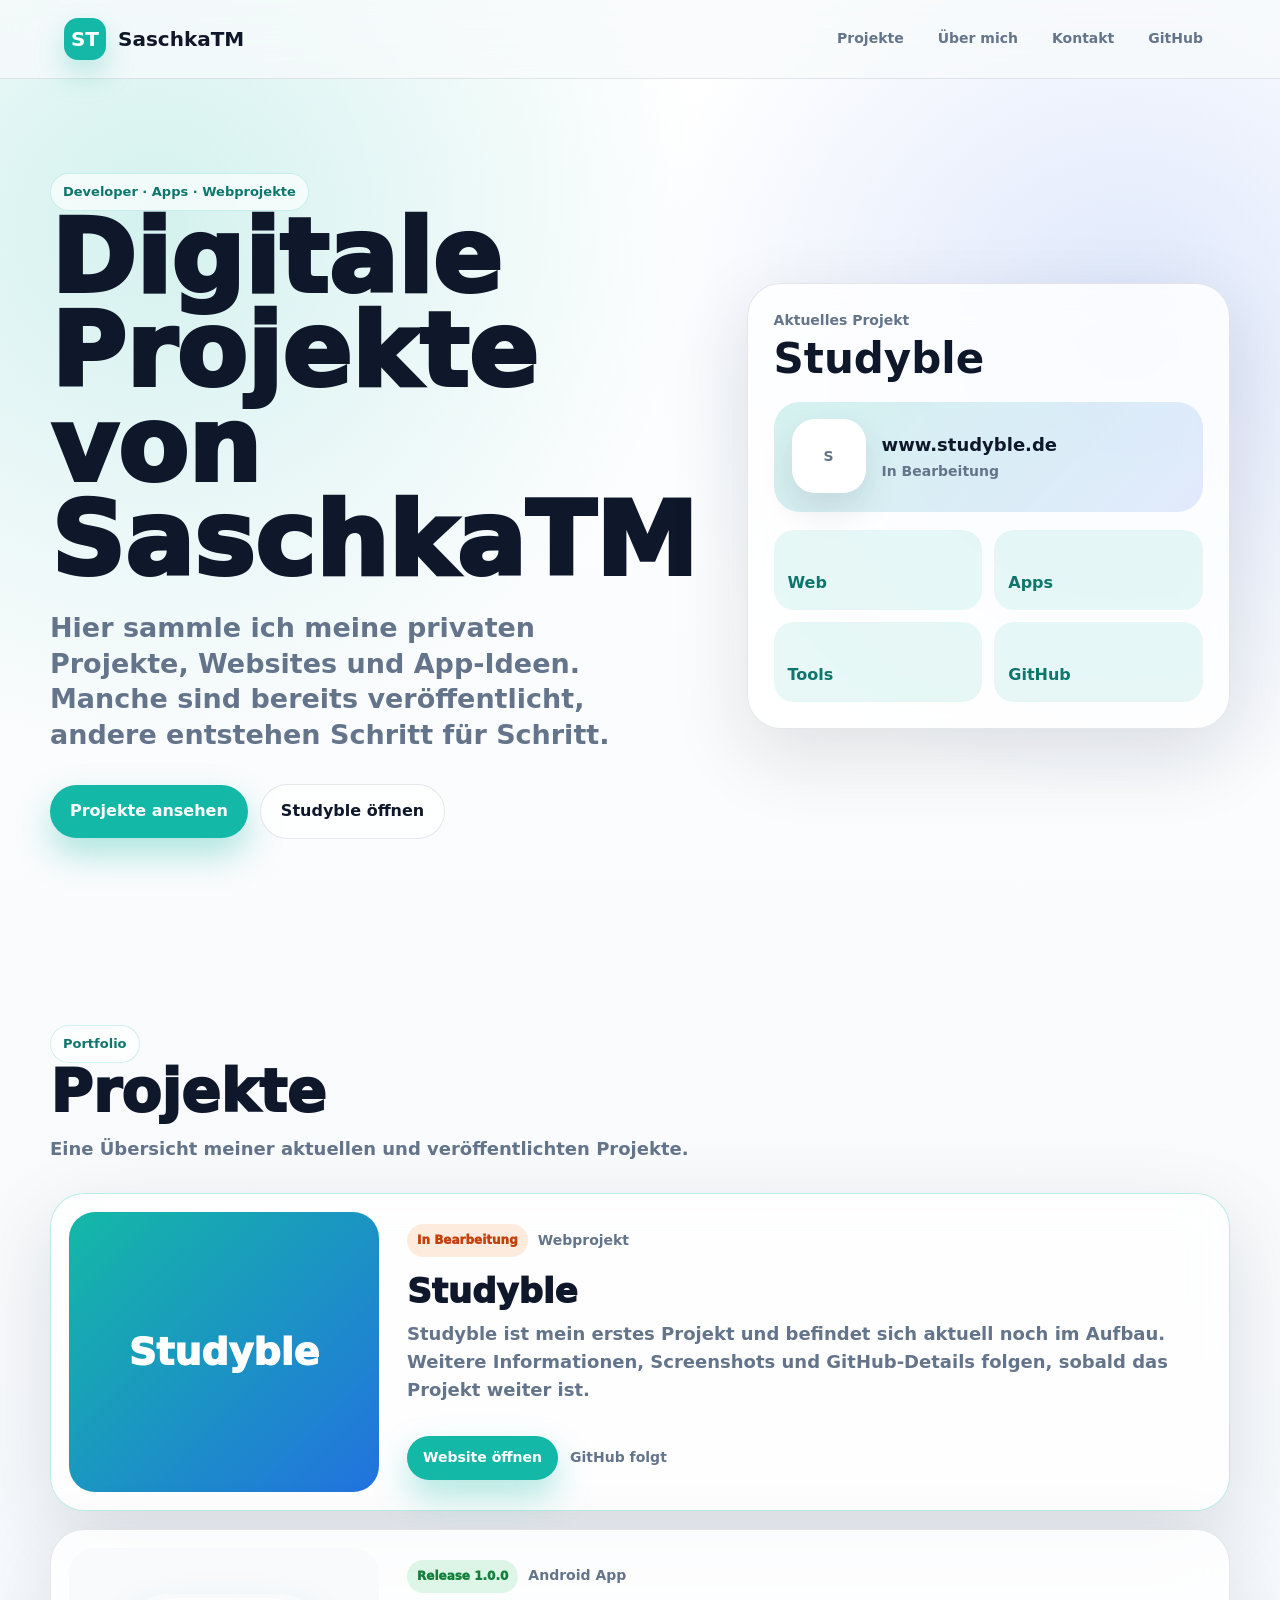
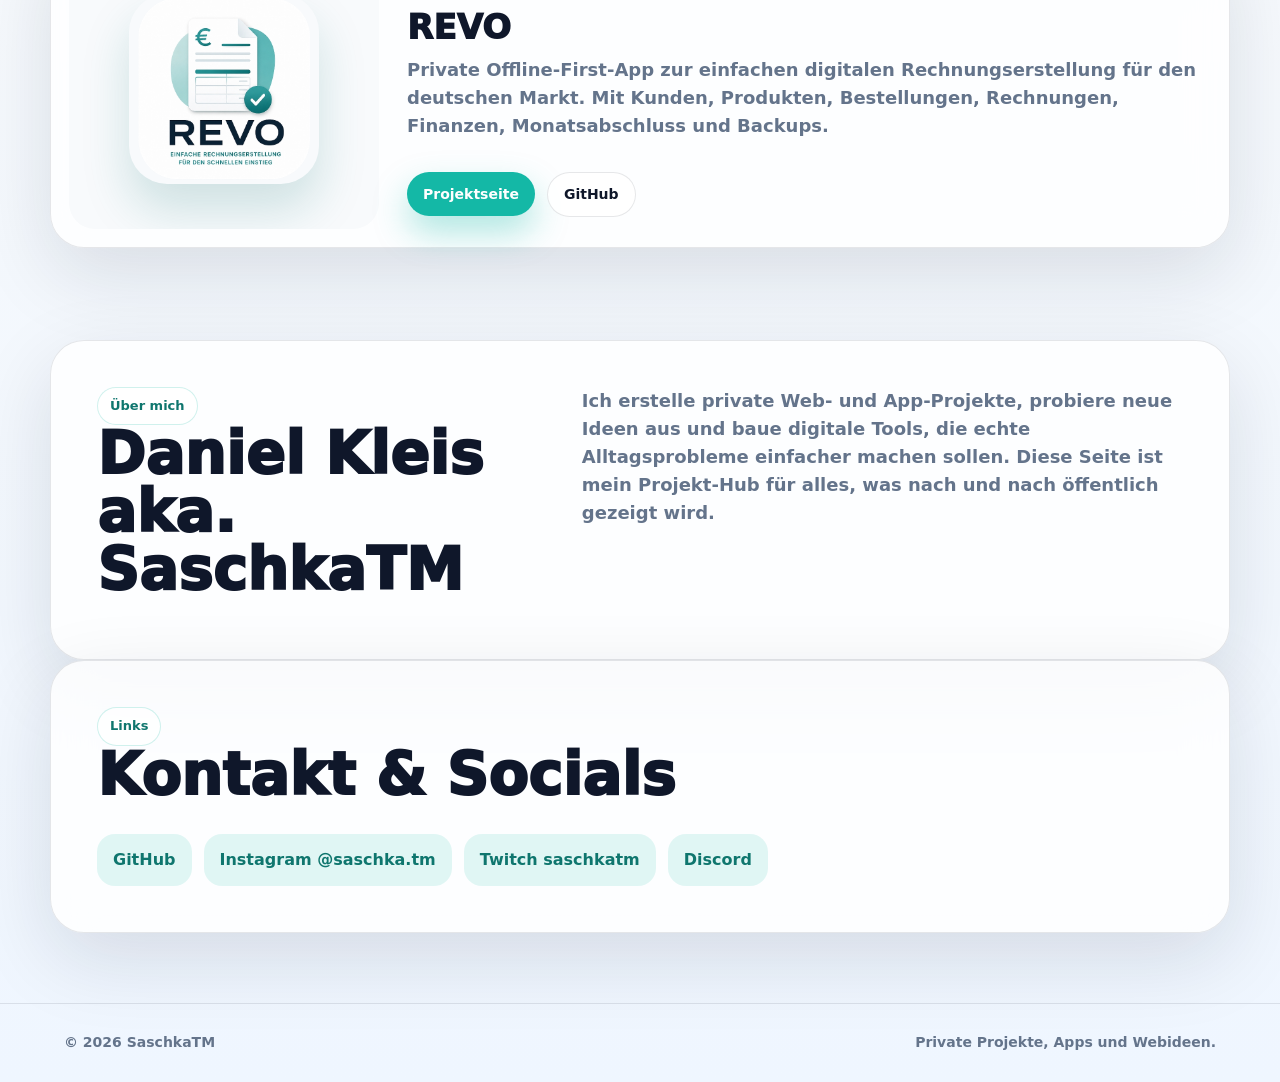
==== index.html @ 3eb4931d "Create SaschkaTM project portfolio page" ====
<!doctype html>
<html lang="de">
  <head>
    <meta charset="utf-8" />
    <meta name="viewport" content="width=device-width, initial-scale=1" />
    <meta
      name="description"
      content="Projektseite von Daniel Kleis aka. SaschkaTM mit Webprojekten, Apps und privaten Hobby-Projekten."
    />
    <meta name="theme-color" content="#14B8A6" />
    <title>SaschkaTM | Projekte</title>
    <link rel="stylesheet" href="styles.css" />
  </head>
  <body>
    <header class="site-header">
      <a class="brand" href="#top" aria-label="SaschkaTM Startseite">
        <span class="brand-mark">ST</span>
        <span>SaschkaTM</span>
      </a>
      <nav class="top-nav" aria-label="Navigation">
        <a href="#projects">Projekte</a>
        <a href="#about">Über mich</a>
        <a href="#contact">Kontakt</a>
        <a href="https://github.com/saschkatm-a11y" rel="noreferrer">GitHub</a>
      </nav>
    </header>

    <main id="top">
      <section class="hero">
        <div class="hero-copy">
          <span class="eyebrow">Developer · Apps · Webprojekte</span>
          <h1>Digitale Projekte von SaschkaTM</h1>
          <p class="lead">
            Hier sammle ich meine privaten Projekte, Websites und App-Ideen. Manche sind bereits veröffentlicht,
            andere entstehen Schritt für Schritt.
          </p>
          <div class="hero-actions">
            <a class="primary-action" href="#projects">Projekte ansehen</a>
            <a class="secondary-action" href="https://www.studyble.de" rel="noreferrer">Studyble öffnen</a>
          </div>
        </div>

        <div class="hero-panel" aria-label="Projektübersicht">
          <div class="panel-top">
            <span>Aktuelles Projekt</span>
            <strong>Studyble</strong>
          </div>
          <div class="studyble-preview">
            <span class="studyble-logo">S</span>
            <div>
              <strong>www.studyble.de</strong>
              <span>In Bearbeitung</span>
            </div>
          </div>
          <div class="mini-grid">
            <span>Web</span>
            <span>Apps</span>
            <span>Tools</span>
            <span>GitHub</span>
          </div>
        </div>
      </section>

      <section id="projects" class="section">
        <div class="section-heading">
          <span class="eyebrow">Portfolio</span>
          <h2>Projekte</h2>
          <p>Eine Übersicht meiner aktuellen und veröffentlichten Projekte.</p>
        </div>

        <div class="project-list">
          <article class="project-card featured">
            <div class="project-visual studyble-visual">
              <span>Studyble</span>
            </div>
            <div class="project-content">
              <div class="project-meta">
                <span class="status progress">In Bearbeitung</span>
                <span>Webprojekt</span>
              </div>
              <h3>Studyble</h3>
              <p>
                Studyble ist mein erstes Projekt und befindet sich aktuell noch im Aufbau. Weitere Informationen,
                Screenshots und GitHub-Details folgen, sobald das Projekt weiter ist.
              </p>
              <div class="project-actions">
                <a class="primary-action small" href="https://www.studyble.de" rel="noreferrer">Website öffnen</a>
                <span class="quiet-link">GitHub folgt</span>
              </div>
            </div>
          </article>

          <article class="project-card">
            <div class="project-visual revo-visual">
              <img src="assets/revo-app-icon.png" alt="REVO App Icon" />
            </div>
            <div class="project-content">
              <div class="project-meta">
                <span class="status released">Release 1.0.0</span>
                <span>Android App</span>
              </div>
              <h3>REVO</h3>
              <p>
                Private Offline-First-App zur einfachen digitalen Rechnungserstellung für den deutschen Markt.
                Mit Kunden, Produkten, Bestellungen, Rechnungen, Finanzen, Monatsabschluss und Backups.
              </p>
              <div class="project-actions">
                <a class="primary-action small" href="https://revo.saschaskaskaden.de" rel="noreferrer">Projektseite</a>
                <a class="secondary-action small" href="https://github.com/saschkatm-a11y/REVO" rel="noreferrer">GitHub</a>
              </div>
            </div>
          </article>
        </div>
      </section>

      <section id="about" class="section about-section">
        <div>
          <span class="eyebrow">Über mich</span>
          <h2>Daniel Kleis aka. SaschkaTM</h2>
        </div>
        <p>
          Ich erstelle private Web- und App-Projekte, probiere neue Ideen aus und baue digitale Tools, die echte
          Alltagsprobleme einfacher machen sollen. Diese Seite ist mein Projekt-Hub für alles, was nach und nach
          öffentlich gezeigt wird.
        </p>
      </section>

      <section id="contact" class="section contact-section">
        <div class="section-heading">
          <span class="eyebrow">Links</span>
          <h2>Kontakt & Socials</h2>
        </div>
        <div class="contact-grid">
          <a href="https://github.com/saschkatm-a11y" rel="noreferrer">GitHub</a>
          <a href="https://www.instagram.com/saschka.tm" rel="noreferrer">Instagram @saschka.tm</a>
          <a href="https://www.twitch.tv/saschkatm" rel="noreferrer">Twitch saschkatm</a>
          <a href="https://discord.gg/WaBvY9ezHM" rel="noreferrer">Discord</a>
        </div>
      </section>
    </main>

    <footer class="site-footer">
      <span>© 2026 SaschkaTM</span>
      <span>Private Projekte, Apps und Webideen.</span>
    </footer>
  </body>
</html>
---- styles.css ----
:root {
  color-scheme: light;
  --background: #f8fafc;
  --surface: rgba(255, 255, 255, 0.82);
  --text: #0f172a;
  --muted: #64748b;
  --line: rgba(15, 23, 42, 0.1);
  --accent: #14b8a6;
  --accent-dark: #0f766e;
  --accent-soft: rgba(20, 184, 166, 0.12);
  --blue: #2563eb;
  --orange: #f97316;
  --green: #22c55e;
  --shadow: 0 26px 80px rgba(15, 23, 42, 0.12);
  --radius-lg: 34px;
  --radius-md: 24px;
}

* {
  box-sizing: border-box;
}

html {
  scroll-behavior: smooth;
}

body {
  margin: 0;
  background:
    radial-gradient(circle at 12% 8%, rgba(20, 184, 166, 0.18), transparent 34rem),
    radial-gradient(circle at 88% 12%, rgba(37, 99, 235, 0.14), transparent 30rem),
    linear-gradient(180deg, #ffffff 0%, var(--background) 46%, #eff6ff 100%);
  color: var(--text);
  font-family:
    Inter,
    ui-sans-serif,
    system-ui,
    -apple-system,
    BlinkMacSystemFont,
    "Segoe UI",
    sans-serif;
  line-height: 1.55;
}

a {
  color: inherit;
  text-decoration: none;
}

.site-header {
  position: sticky;
  top: 0;
  z-index: 20;
  display: flex;
  align-items: center;
  justify-content: space-between;
  gap: 22px;
  padding: 18px clamp(20px, 5vw, 64px);
  border-bottom: 1px solid var(--line);
  background: rgba(248, 250, 252, 0.76);
  backdrop-filter: blur(24px);
}

.brand,
.top-nav,
.hero-actions,
.project-actions,
.project-meta,
.contact-grid {
  display: flex;
  align-items: center;
}

.brand {
  gap: 12px;
  font-size: 20px;
  font-weight: 900;
}

.brand-mark {
  width: 42px;
  height: 42px;
  display: grid;
  place-items: center;
  border-radius: 14px;
  background: var(--accent);
  color: #ffffff;
  box-shadow: 0 14px 30px rgba(20, 184, 166, 0.28);
}

.top-nav {
  gap: 8px;
  color: var(--muted);
  font-size: 14px;
  font-weight: 800;
}

.top-nav a {
  padding: 10px 13px;
  border-radius: 999px;
}

.top-nav a:hover {
  background: rgba(255, 255, 255, 0.72);
  color: var(--text);
}

main {
  width: min(1180px, calc(100% - 40px));
  margin: 0 auto;
}

.hero {
  min-height: calc(100vh - 82px);
  display: grid;
  grid-template-columns: minmax(0, 1fr) minmax(320px, 0.78fr);
  gap: clamp(34px, 6vw, 84px);
  align-items: center;
  padding: clamp(54px, 8vw, 94px) 0;
}

.hero-copy {
  max-width: 760px;
}

.eyebrow {
  width: fit-content;
  display: inline-flex;
  padding: 8px 12px;
  border: 1px solid rgba(20, 184, 166, 0.2);
  border-radius: 999px;
  background: rgba(255, 255, 255, 0.66);
  color: var(--accent-dark);
  font-size: 13px;
  font-weight: 900;
}

h1,
h2,
h3,
p {
  margin-top: 0;
}

h1 {
  max-width: 820px;
  margin-bottom: 22px;
  font-size: clamp(54px, 8vw, 116px);
  line-height: 0.92;
  font-weight: 950;
  letter-spacing: 0;
}

h2 {
  margin-bottom: 14px;
  font-size: clamp(34px, 5vw, 58px);
  line-height: 1;
  font-weight: 930;
  letter-spacing: 0;
}

h3 {
  margin-bottom: 10px;
  font-size: clamp(25px, 3vw, 34px);
  line-height: 1.1;
  font-weight: 920;
}

.lead {
  max-width: 650px;
  color: var(--muted);
  font-size: clamp(20px, 2.3vw, 27px);
  line-height: 1.32;
  font-weight: 650;
}

.hero-actions,
.project-actions {
  flex-wrap: wrap;
  gap: 12px;
  margin-top: 32px;
}

.primary-action,
.secondary-action {
  min-height: 50px;
  display: inline-flex;
  align-items: center;
  justify-content: center;
  padding: 14px 20px;
  border-radius: 999px;
  font-weight: 900;
}

.primary-action {
  background: var(--accent);
  color: #ffffff;
  box-shadow: 0 16px 34px rgba(20, 184, 166, 0.34);
}

.secondary-action {
  border: 1px solid var(--line);
  background: rgba(255, 255, 255, 0.76);
  color: var(--text);
}

.small {
  min-height: 44px;
  padding: 11px 16px;
  font-size: 14px;
}

.hero-panel,
.project-card,
.about-section,
.contact-section {
  border: 1px solid var(--line);
  background: var(--surface);
  box-shadow: var(--shadow);
  backdrop-filter: blur(22px);
}

.hero-panel {
  padding: 26px;
  border-radius: var(--radius-lg);
}

.panel-top {
  display: grid;
  gap: 6px;
  margin-bottom: 22px;
}

.panel-top span,
.studyble-preview span,
.project-meta,
.quiet-link {
  color: var(--muted);
  font-size: 14px;
  font-weight: 800;
}

.panel-top strong {
  font-size: 42px;
  line-height: 1;
}

.studyble-preview {
  display: flex;
  gap: 16px;
  align-items: center;
  padding: 18px;
  border-radius: 26px;
  background: linear-gradient(135deg, rgba(20, 184, 166, 0.18), rgba(37, 99, 235, 0.12));
}

.studyble-logo {
  width: 74px;
  height: 74px;
  display: grid;
  place-items: center;
  border-radius: 23px;
  background: #ffffff;
  color: var(--accent-dark);
  font-size: 36px;
  font-weight: 950;
  box-shadow: 0 16px 34px rgba(15, 23, 42, 0.11);
}

.studyble-preview div {
  display: grid;
  gap: 2px;
}

.studyble-preview strong {
  font-size: 18px;
}

.mini-grid {
  display: grid;
  grid-template-columns: repeat(2, 1fr);
  gap: 12px;
  margin-top: 18px;
}

.mini-grid span {
  min-height: 80px;
  display: flex;
  align-items: flex-end;
  padding: 14px;
  border-radius: 20px;
  background: rgba(20, 184, 166, 0.1);
  color: var(--accent-dark);
  font-weight: 900;
}

.section {
  padding: clamp(54px, 8vw, 92px) 0;
}

.section-heading {
  max-width: 760px;
  margin-bottom: 30px;
}

.section-heading p,
.project-content p,
.about-section p {
  color: var(--muted);
  font-size: 18px;
  font-weight: 560;
}

.project-list {
  display: grid;
  gap: 18px;
}

.project-card {
  display: grid;
  grid-template-columns: 310px minmax(0, 1fr);
  gap: 28px;
  align-items: stretch;
  padding: 18px;
  border-radius: var(--radius-lg);
}

.project-card.featured {
  border-color: rgba(20, 184, 166, 0.28);
}

.project-visual {
  min-height: 260px;
  display: grid;
  place-items: center;
  border-radius: 26px;
  overflow: hidden;
}

.studyble-visual {
  background:
    linear-gradient(135deg, rgba(20, 184, 166, 0.88), rgba(37, 99, 235, 0.82)),
    #14b8a6;
  color: #ffffff;
}

.studyble-visual span {
  font-size: 38px;
  font-weight: 950;
}

.revo-visual {
  background: #f8fafc;
}

.revo-visual img {
  width: min(70%, 190px);
  border-radius: 38px;
  box-shadow: 0 26px 48px rgba(15, 118, 110, 0.18);
}

.project-content {
  padding: 12px 12px 12px 0;
  align-self: center;
}

.project-meta {
  flex-wrap: wrap;
  gap: 10px;
  margin-bottom: 16px;
}

.status {
  display: inline-flex;
  padding: 7px 10px;
  border-radius: 999px;
  font-size: 12px;
  font-weight: 950;
}

.status.progress {
  background: rgba(249, 115, 22, 0.14);
  color: #c2410c;
}

.status.released {
  background: rgba(34, 197, 94, 0.14);
  color: #15803d;
}

.quiet-link {
  display: inline-flex;
  align-items: center;
  min-height: 44px;
}

.about-section {
  display: grid;
  grid-template-columns: minmax(0, 0.75fr) minmax(0, 1fr);
  gap: 34px;
  align-items: start;
  padding: clamp(28px, 5vw, 46px);
  border-radius: var(--radius-lg);
}

.about-section p {
  margin-bottom: 0;
}

.contact-section {
  padding: clamp(28px, 5vw, 46px);
  border-radius: var(--radius-lg);
  margin-bottom: 70px;
}

.contact-grid {
  flex-wrap: wrap;
  gap: 12px;
}

.contact-grid a {
  padding: 14px 16px;
  border-radius: 18px;
  background: var(--accent-soft);
  color: var(--accent-dark);
  font-weight: 900;
}

.site-footer {
  display: flex;
  justify-content: space-between;
  gap: 16px;
  padding: 28px clamp(20px, 5vw, 64px);
  border-top: 1px solid var(--line);
  color: var(--muted);
  font-size: 14px;
  font-weight: 750;
}

@media (prefers-color-scheme: dark) {
  :root {
    color-scheme: dark;
    --background: #0f172a;
    --surface: rgba(30, 41, 59, 0.78);
    --text: #f8fafc;
    --muted: #cbd5e1;
    --line: rgba(226, 232, 240, 0.1);
    --accent-dark: #5eead4;
    --shadow: 0 26px 80px rgba(0, 0, 0, 0.34);
  }

  body {
    background:
      radial-gradient(circle at 16% 8%, rgba(20, 184, 166, 0.2), transparent 34rem),
      radial-gradient(circle at 88% 12%, rgba(37, 99, 235, 0.17), transparent 30rem),
      linear-gradient(180deg, #0f172a 0%, #111827 52%, #0b1120 100%);
  }

  .site-header {
    background: rgba(15, 23, 42, 0.76);
  }

  .top-nav a:hover,
  .eyebrow,
  .secondary-action,
  .studyble-logo {
    background: rgba(30, 41, 59, 0.78);
  }

  .revo-visual {
    background: rgba(15, 23, 42, 0.72);
  }
}

@media (max-width: 900px) {
  .site-header {
    align-items: flex-start;
    flex-direction: column;
  }

  .top-nav {
    width: 100%;
    overflow-x: auto;
    padding-bottom: 2px;
  }

  .hero,
  .project-card,
  .about-section {
    grid-template-columns: 1fr;
  }

  .hero {
    min-height: auto;
    padding-top: 44px;
  }

  .project-content {
    padding: 4px;
  }
}

@media (max-width: 620px) {
  main {
    width: min(100% - 28px, 1180px);
  }

  .site-header {
    padding: 14px;
  }

  .hero-actions,
  .project-actions {
    flex-direction: column;
    align-items: stretch;
  }

  .primary-action,
  .secondary-action {
    width: 100%;
  }

  .hero-panel,
  .project-card,
  .about-section,
  .contact-section {
    border-radius: 26px;
  }

  .mini-grid {
    grid-template-columns: 1fr;
  }

  .project-visual {
    min-height: 210px;
  }

  .site-footer {
    flex-direction: column;
    padding: 24px 14px;
  }
}
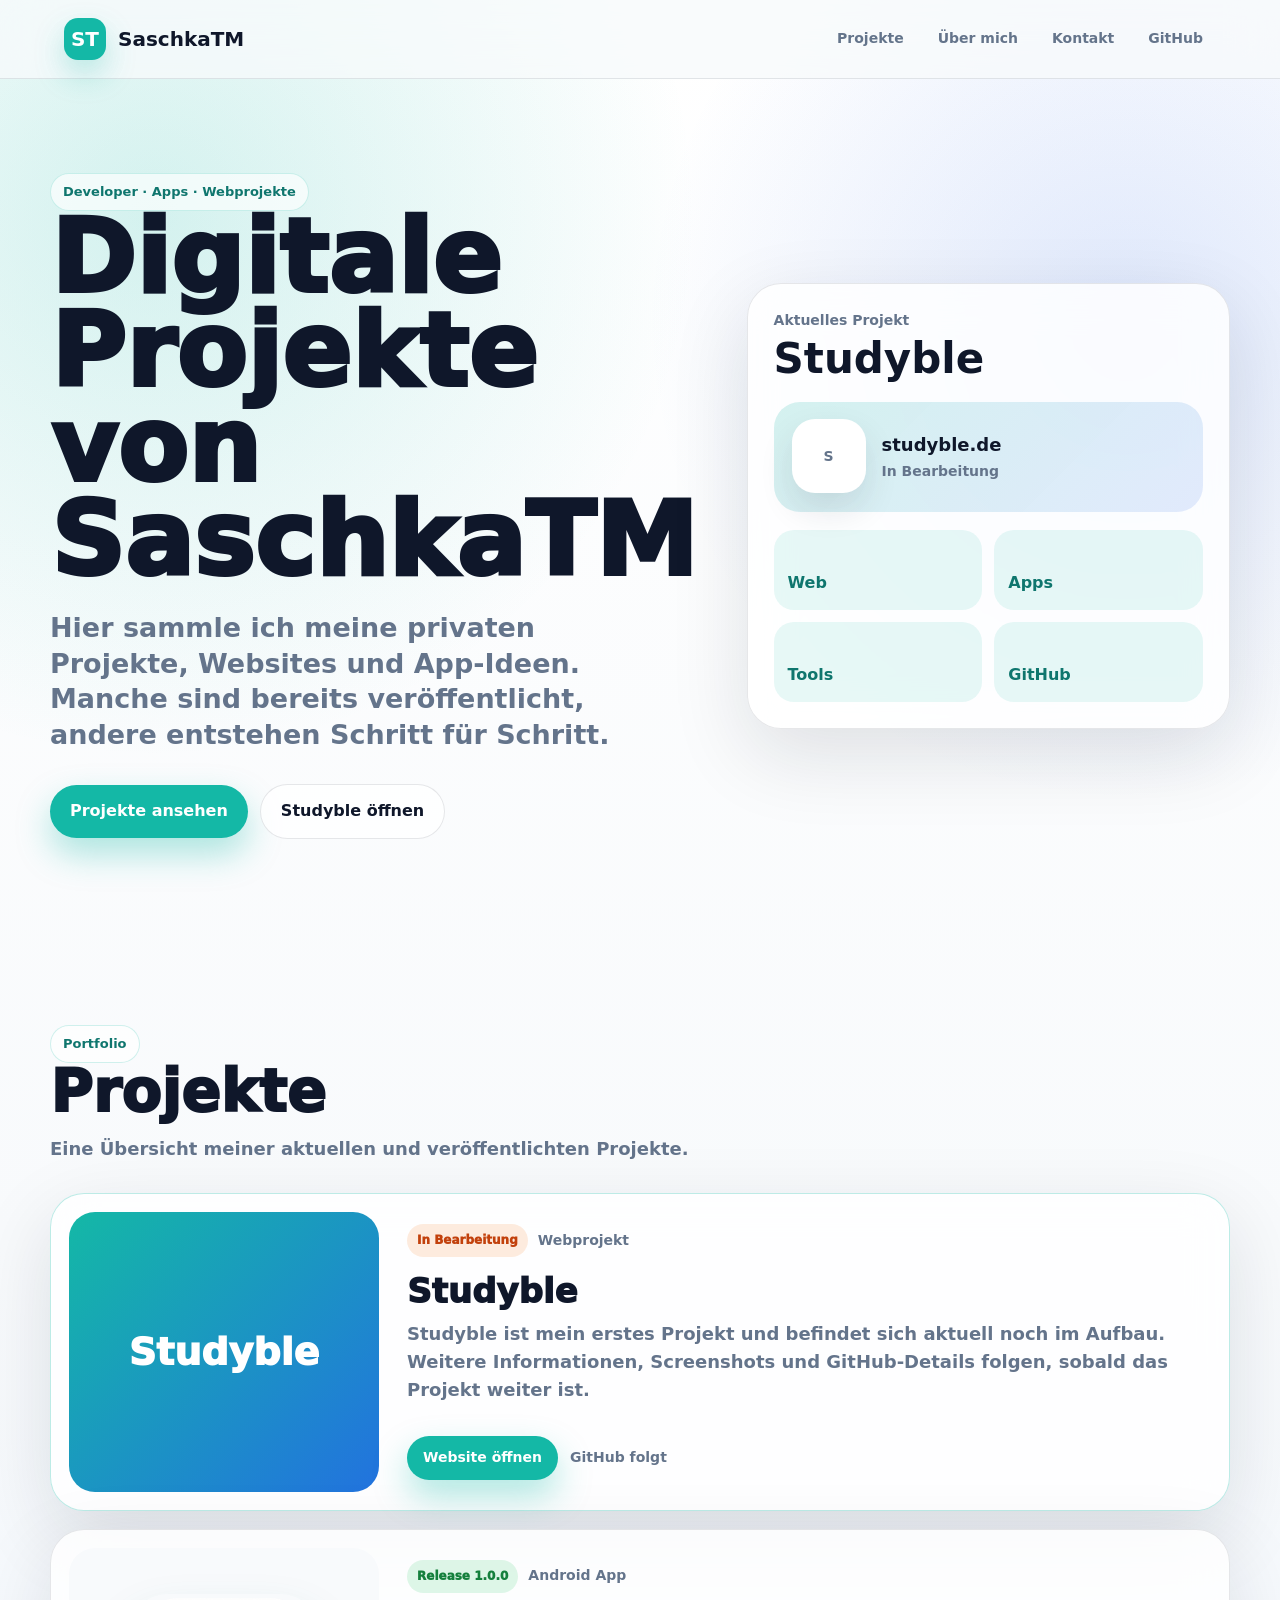
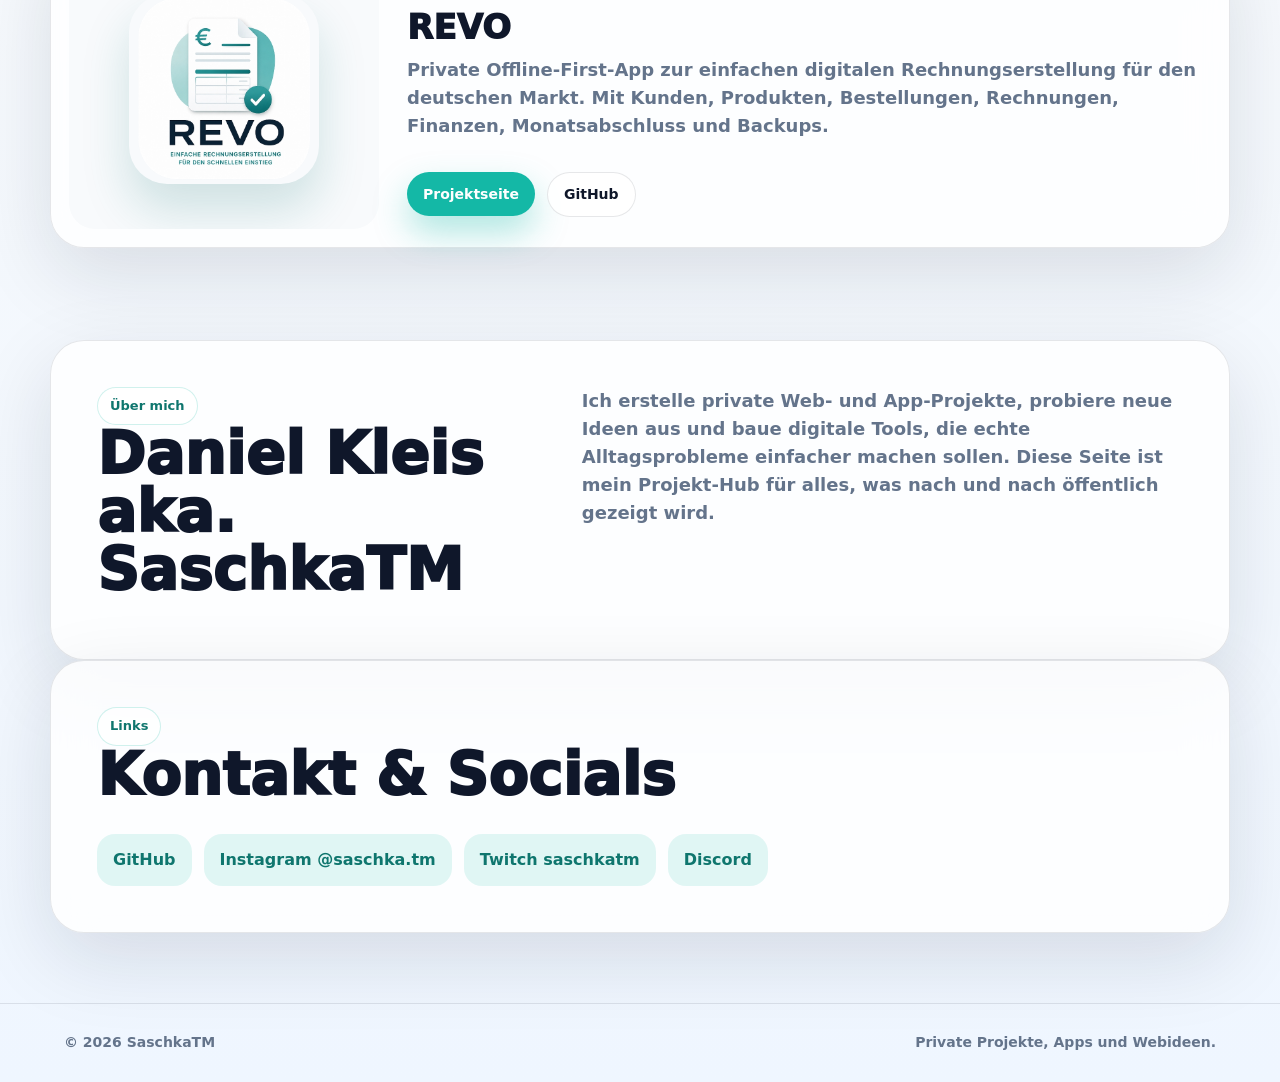
==== commit cb933124: "Fix Studyble project link" ====
--- a/index.html
+++ b/index.html
@@ -36,7 +36,7 @@
           </p>
           <div class="hero-actions">
             <a class="primary-action" href="#projects">Projekte ansehen</a>
-            <a class="secondary-action" href="https://www.studyble.de" rel="noreferrer">Studyble öffnen</a>
+            <a class="secondary-action" href="https://studyble.de/" rel="noreferrer">Studyble öffnen</a>
           </div>
         </div>
 
@@ -48,7 +48,7 @@
           <div class="studyble-preview">
             <span class="studyble-logo">S</span>
             <div>
-              <strong>www.studyble.de</strong>
+              <strong>studyble.de</strong>
               <span>In Bearbeitung</span>
             </div>
           </div>
@@ -84,7 +84,7 @@
                 Screenshots und GitHub-Details folgen, sobald das Projekt weiter ist.
               </p>
               <div class="project-actions">
-                <a class="primary-action small" href="https://www.studyble.de" rel="noreferrer">Website öffnen</a>
+                <a class="primary-action small" href="https://studyble.de/" rel="noreferrer">Website öffnen</a>
                 <span class="quiet-link">GitHub folgt</span>
               </div>
             </div>
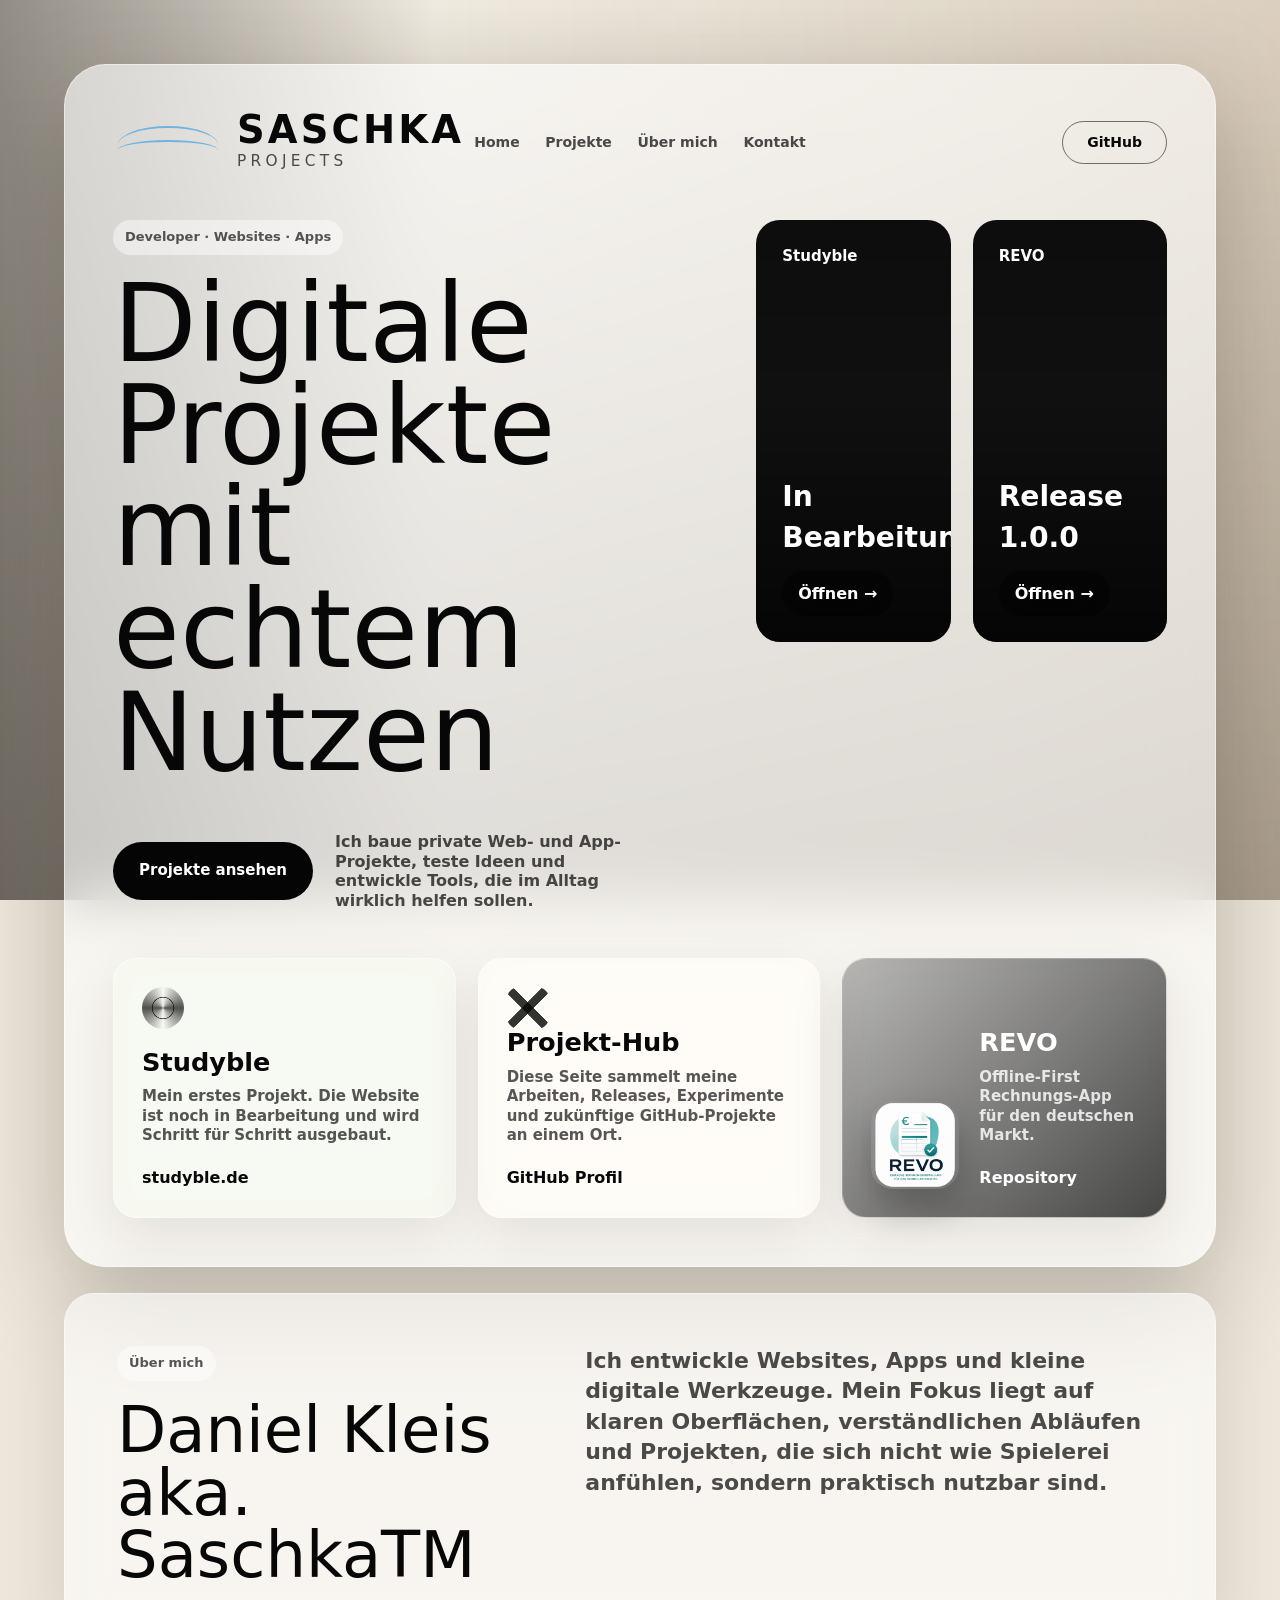
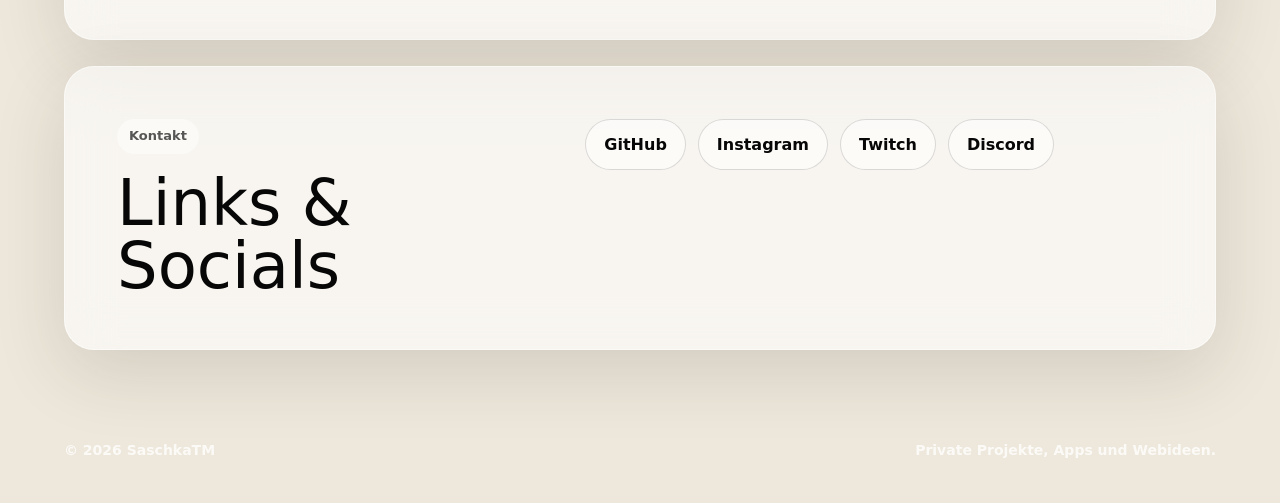
==== commit 1764c1ab: "Redesign portfolio landing page" ====
--- a/index.html
+++ b/index.html
@@ -5,135 +5,116 @@
     <meta name="viewport" content="width=device-width, initial-scale=1" />
     <meta
       name="description"
-      content="Projektseite von Daniel Kleis aka. SaschkaTM mit Webprojekten, Apps und privaten Hobby-Projekten."
+      content="Projektseite von Daniel Kleis aka. SaschkaTM mit Studyble, REVO und weiteren digitalen Projekten."
     />
-    <meta name="theme-color" content="#14B8A6" />
+    <meta name="theme-color" content="#0F172A" />
     <title>SaschkaTM | Projekte</title>
     <link rel="stylesheet" href="styles.css" />
   </head>
   <body>
-    <header class="site-header">
-      <a class="brand" href="#top" aria-label="SaschkaTM Startseite">
-        <span class="brand-mark">ST</span>
-        <span>SaschkaTM</span>
-      </a>
-      <nav class="top-nav" aria-label="Navigation">
-        <a href="#projects">Projekte</a>
-        <a href="#about">Über mich</a>
-        <a href="#contact">Kontakt</a>
-        <a href="https://github.com/saschkatm-a11y" rel="noreferrer">GitHub</a>
-      </nav>
-    </header>
+    <main id="top" class="page-shell">
+      <section class="glass-stage" aria-labelledby="hero-title">
+        <header class="site-header">
+          <a class="brand" href="#top" aria-label="SaschkaTM Startseite">
+            <span class="brand-symbol" aria-hidden="true"></span>
+            <span class="brand-text">
+              <strong>SASCHKA</strong>
+              <span>PROJECTS</span>
+            </span>
+          </a>
 
-    <main id="top">
-      <section class="hero">
-        <div class="hero-copy">
-          <span class="eyebrow">Developer · Apps · Webprojekte</span>
-          <h1>Digitale Projekte von SaschkaTM</h1>
-          <p class="lead">
-            Hier sammle ich meine privaten Projekte, Websites und App-Ideen. Manche sind bereits veröffentlicht,
-            andere entstehen Schritt für Schritt.
-          </p>
-          <div class="hero-actions">
-            <a class="primary-action" href="#projects">Projekte ansehen</a>
-            <a class="secondary-action" href="https://studyble.de/" rel="noreferrer">Studyble öffnen</a>
+          <nav class="top-nav" aria-label="Navigation">
+            <a href="#top">Home</a>
+            <a href="#projects">Projekte</a>
+            <a href="#about">Über mich</a>
+            <a href="#contact">Kontakt</a>
+          </nav>
+
+          <a class="nav-button" href="https://github.com/saschkatm-a11y" rel="noreferrer">GitHub</a>
+        </header>
+
+        <div class="hero-layout">
+          <div class="hero-copy">
+            <span class="eyebrow">Developer · Websites · Apps</span>
+            <h1 id="hero-title">Digitale Projekte mit echtem Nutzen</h1>
+            <div class="hero-bottom">
+              <a class="primary-action" href="#projects">Projekte ansehen</a>
+              <p>
+                Ich baue private Web- und App-Projekte, teste Ideen und entwickle Tools, die im Alltag wirklich helfen
+                sollen.
+              </p>
+            </div>
+          </div>
+
+          <div class="hero-projects" aria-label="Ausgewählte Projekte">
+            <article class="portrait-card studyble-card">
+              <span>Studyble</span>
+              <div class="portrait-content">
+                <strong>In Bearbeitung</strong>
+                <a href="https://studyble.de/" rel="noreferrer">Öffnen →</a>
+              </div>
+            </article>
+
+            <article class="portrait-card revo-card">
+              <span>REVO</span>
+              <div class="portrait-content">
+                <strong>Release 1.0.0</strong>
+                <a href="https://revo.saschaskaskaden.de" rel="noreferrer">Öffnen →</a>
+              </div>
+            </article>
           </div>
         </div>
 
-        <div class="hero-panel" aria-label="Projektübersicht">
-          <div class="panel-top">
-            <span>Aktuelles Projekt</span>
-            <strong>Studyble</strong>
-          </div>
-          <div class="studyble-preview">
-            <span class="studyble-logo">S</span>
-            <div>
-              <strong>studyble.de</strong>
-              <span>In Bearbeitung</span>
-            </div>
-          </div>
-          <div class="mini-grid">
-            <span>Web</span>
-            <span>Apps</span>
-            <span>Tools</span>
-            <span>GitHub</span>
-          </div>
-        </div>
-      </section>
-
-      <section id="projects" class="section">
-        <div class="section-heading">
-          <span class="eyebrow">Portfolio</span>
-          <h2>Projekte</h2>
-          <p>Eine Übersicht meiner aktuellen und veröffentlichten Projekte.</p>
-        </div>
-
-        <div class="project-list">
-          <article class="project-card featured">
-            <div class="project-visual studyble-visual">
-              <span>Studyble</span>
-            </div>
-            <div class="project-content">
-              <div class="project-meta">
-                <span class="status progress">In Bearbeitung</span>
-                <span>Webprojekt</span>
-              </div>
-              <h3>Studyble</h3>
-              <p>
-                Studyble ist mein erstes Projekt und befindet sich aktuell noch im Aufbau. Weitere Informationen,
-                Screenshots und GitHub-Details folgen, sobald das Projekt weiter ist.
-              </p>
-              <div class="project-actions">
-                <a class="primary-action small" href="https://studyble.de/" rel="noreferrer">Website öffnen</a>
-                <span class="quiet-link">GitHub folgt</span>
-              </div>
-            </div>
+        <div id="projects" class="project-strip" aria-label="Projektliste">
+          <article class="strip-card muted-card">
+            <span class="line-icon" aria-hidden="true"></span>
+            <h2>Studyble</h2>
+            <p>
+              Mein erstes Projekt. Die Website ist noch in Bearbeitung und wird Schritt für Schritt ausgebaut.
+            </p>
+            <a href="https://studyble.de/" rel="noreferrer">studyble.de</a>
           </article>
 
-          <article class="project-card">
-            <div class="project-visual revo-visual">
-              <img src="assets/revo-app-icon.png" alt="REVO App Icon" />
-            </div>
-            <div class="project-content">
-              <div class="project-meta">
-                <span class="status released">Release 1.0.0</span>
-                <span>Android App</span>
-              </div>
-              <h3>REVO</h3>
-              <p>
-                Private Offline-First-App zur einfachen digitalen Rechnungserstellung für den deutschen Markt.
-                Mit Kunden, Produkten, Bestellungen, Rechnungen, Finanzen, Monatsabschluss und Backups.
-              </p>
-              <div class="project-actions">
-                <a class="primary-action small" href="https://revo.saschaskaskaden.de" rel="noreferrer">Projektseite</a>
-                <a class="secondary-action small" href="https://github.com/saschkatm-a11y/REVO" rel="noreferrer">GitHub</a>
-              </div>
+          <article class="strip-card bright-card">
+            <span class="line-icon code-icon" aria-hidden="true"></span>
+            <h2>Projekt-Hub</h2>
+            <p>
+              Diese Seite sammelt meine Arbeiten, Releases, Experimente und zukünftige GitHub-Projekte an einem Ort.
+            </p>
+            <a href="https://github.com/saschkatm-a11y" rel="noreferrer">GitHub Profil</a>
+          </article>
+
+          <article class="strip-card image-card">
+            <img src="assets/revo-app-icon.png" alt="REVO App Icon" />
+            <div>
+              <h2>REVO</h2>
+              <p>Offline-First Rechnungs-App für den deutschen Markt.</p>
+              <a href="https://github.com/saschkatm-a11y/REVO" rel="noreferrer">Repository</a>
             </div>
           </article>
         </div>
       </section>
 
-      <section id="about" class="section about-section">
+      <section id="about" class="content-section">
         <div>
           <span class="eyebrow">Über mich</span>
           <h2>Daniel Kleis aka. SaschkaTM</h2>
         </div>
         <p>
-          Ich erstelle private Web- und App-Projekte, probiere neue Ideen aus und baue digitale Tools, die echte
-          Alltagsprobleme einfacher machen sollen. Diese Seite ist mein Projekt-Hub für alles, was nach und nach
-          öffentlich gezeigt wird.
+          Ich entwickle Websites, Apps und kleine digitale Werkzeuge. Mein Fokus liegt auf klaren Oberflächen,
+          verständlichen Abläufen und Projekten, die sich nicht wie Spielerei anfühlen, sondern praktisch nutzbar sind.
         </p>
       </section>
 
-      <section id="contact" class="section contact-section">
-        <div class="section-heading">
-          <span class="eyebrow">Links</span>
-          <h2>Kontakt & Socials</h2>
+      <section id="contact" class="content-section contact-section">
+        <div>
+          <span class="eyebrow">Kontakt</span>
+          <h2>Links & Socials</h2>
         </div>
-        <div class="contact-grid">
+        <div class="contact-links">
           <a href="https://github.com/saschkatm-a11y" rel="noreferrer">GitHub</a>
-          <a href="https://www.instagram.com/saschka.tm" rel="noreferrer">Instagram @saschka.tm</a>
-          <a href="https://www.twitch.tv/saschkatm" rel="noreferrer">Twitch saschkatm</a>
+          <a href="https://www.instagram.com/saschka.tm" rel="noreferrer">Instagram</a>
+          <a href="https://www.twitch.tv/saschkatm" rel="noreferrer">Twitch</a>
           <a href="https://discord.gg/WaBvY9ezHM" rel="noreferrer">Discord</a>
         </div>
       </section>
--- a/styles.css
+++ b/styles.css
@@ -1,19 +1,19 @@
 :root {
   color-scheme: light;
-  --background: #f8fafc;
-  --surface: rgba(255, 255, 255, 0.82);
-  --text: #0f172a;
-  --muted: #64748b;
-  --line: rgba(15, 23, 42, 0.1);
-  --accent: #14b8a6;
-  --accent-dark: #0f766e;
-  --accent-soft: rgba(20, 184, 166, 0.12);
-  --blue: #2563eb;
-  --orange: #f97316;
-  --green: #22c55e;
-  --shadow: 0 26px 80px rgba(15, 23, 42, 0.12);
-  --radius-lg: 34px;
-  --radius-md: 24px;
+  --page: #eee8dc;
+  --panel: rgba(255, 255, 255, 0.6);
+  --panel-strong: rgba(255, 255, 255, 0.78);
+  --text: #070707;
+  --muted: rgba(7, 7, 7, 0.66);
+  --soft: rgba(7, 7, 7, 0.08);
+  --line: rgba(7, 7, 7, 0.12);
+  --accent: #111111;
+  --teal: #14b8a6;
+  --cream: #f5efe3;
+  --shadow: 0 34px 100px rgba(42, 32, 20, 0.28);
+  --radius-xl: 30px;
+  --radius-lg: 22px;
+  --radius-md: 16px;
 }
 
 * {
@@ -25,11 +25,8 @@
 }
 
 body {
+  min-height: 100vh;
   margin: 0;
-  background:
-    radial-gradient(circle at 12% 8%, rgba(20, 184, 166, 0.18), transparent 34rem),
-    radial-gradient(circle at 88% 12%, rgba(37, 99, 235, 0.14), transparent 30rem),
-    linear-gradient(180deg, #ffffff 0%, var(--background) 46%, #eff6ff 100%);
   color: var(--text);
   font-family:
     Inter,
@@ -39,7 +36,23 @@
     BlinkMacSystemFont,
     "Segoe UI",
     sans-serif;
-  line-height: 1.55;
+  line-height: 1.45;
+  background:
+    linear-gradient(rgba(238, 232, 220, 0.42), rgba(238, 232, 220, 0.36)),
+    url("https://images.unsplash.com/photo-1500530855697-b586d89ba3ee?auto=format&fit=crop&w=2200&q=82")
+      center / cover fixed,
+    var(--page);
+}
+
+body::before {
+  content: "";
+  position: fixed;
+  inset: 0;
+  z-index: -1;
+  background:
+    linear-gradient(90deg, rgba(16, 11, 6, 0.42), transparent 34%, rgba(128, 86, 42, 0.18)),
+    linear-gradient(180deg, rgba(255, 255, 255, 0.12), rgba(16, 11, 6, 0.28));
+  pointer-events: none;
 }
 
 a {
@@ -47,92 +60,162 @@
   text-decoration: none;
 }
 
+img {
+  display: block;
+  max-width: 100%;
+}
+
+.page-shell {
+  width: min(1440px, 100%);
+  margin: 0 auto;
+  padding: clamp(14px, 5vw, 64px);
+}
+
+.glass-stage {
+  min-height: calc(100vh - clamp(28px, 10vw, 128px));
+  display: grid;
+  grid-template-rows: auto 1fr auto;
+  gap: clamp(24px, 4vw, 48px);
+  padding: clamp(18px, 4vw, 48px);
+  border: 1px solid rgba(255, 255, 255, 0.48);
+  border-radius: clamp(28px, 5vw, 42px);
+  background: var(--panel);
+  box-shadow: var(--shadow);
+  backdrop-filter: blur(28px);
+  overflow: hidden;
+}
+
 .site-header {
-  position: sticky;
-  top: 0;
-  z-index: 20;
+  display: grid;
+  grid-template-columns: minmax(190px, 1fr) auto minmax(110px, 1fr);
+  align-items: center;
+  gap: 18px;
+}
+
+.brand {
+  min-width: 0;
+  display: inline-flex;
+  align-items: center;
+  gap: 14px;
+}
+
+.brand-symbol {
+  width: 110px;
+  height: 44px;
+  position: relative;
+  flex: 0 0 auto;
+}
+
+.brand-symbol::before,
+.brand-symbol::after {
+  content: "";
+  position: absolute;
+  left: 5px;
+  right: 5px;
+  border-top: 2px solid rgba(77, 164, 226, 0.75);
+  border-radius: 50%;
+}
+
+.brand-symbol::before {
+  top: 6px;
+  height: 36px;
+}
+
+.brand-symbol::after {
+  top: 20px;
+  height: 18px;
+}
+
+.brand-text {
+  display: grid;
+  gap: 2px;
+  letter-spacing: 0.2em;
+}
+
+.brand-text strong {
+  font-size: clamp(24px, 3vw, 40px);
+  line-height: 0.9;
+  font-weight: 600;
+}
+
+.brand-text span {
+  font-size: clamp(10px, 1.2vw, 16px);
+  color: rgba(7, 7, 7, 0.7);
+  letter-spacing: 0.28em;
+}
+
+.top-nav {
   display: flex;
   align-items: center;
-  justify-content: space-between;
-  gap: 22px;
-  padding: 18px clamp(20px, 5vw, 64px);
-  border-bottom: 1px solid var(--line);
-  background: rgba(248, 250, 252, 0.76);
-  backdrop-filter: blur(24px);
-}
-
-.brand,
-.top-nav,
-.hero-actions,
-.project-actions,
-.project-meta,
-.contact-grid {
-  display: flex;
-  align-items: center;
-}
-
-.brand {
-  gap: 12px;
-  font-size: 20px;
-  font-weight: 900;
-}
-
-.brand-mark {
-  width: 42px;
-  height: 42px;
-  display: grid;
-  place-items: center;
-  border-radius: 14px;
-  background: var(--accent);
-  color: #ffffff;
-  box-shadow: 0 14px 30px rgba(20, 184, 166, 0.28);
-}
-
-.top-nav {
-  gap: 8px;
-  color: var(--muted);
+  justify-content: center;
+  gap: clamp(10px, 2vw, 30px);
+  padding: 8px;
+  color: rgba(7, 7, 7, 0.72);
   font-size: 14px;
+  font-weight: 650;
+}
+
+.top-nav a,
+.nav-button,
+.primary-action,
+.portrait-content a,
+.strip-card a,
+.contact-links a {
+  transition:
+    transform 180ms ease,
+    background 180ms ease,
+    color 180ms ease,
+    border-color 180ms ease;
+}
+
+.top-nav a {
+  white-space: nowrap;
+}
+
+.top-nav a:hover,
+.nav-button:hover,
+.primary-action:hover,
+.portrait-content a:hover,
+.strip-card a:hover,
+.contact-links a:hover {
+  transform: translateY(-2px);
+}
+
+.nav-button {
+  justify-self: end;
+  display: inline-flex;
+  align-items: center;
+  justify-content: center;
+  min-height: 42px;
+  padding: 10px 24px;
+  border: 1px solid rgba(7, 7, 7, 0.55);
+  border-radius: 999px;
+  font-size: 14px;
+  font-weight: 750;
+}
+
+.hero-layout {
+  display: grid;
+  grid-template-columns: minmax(0, 1.1fr) minmax(310px, 0.78fr);
+  gap: clamp(28px, 5vw, 72px);
+  align-items: center;
+}
+
+.hero-copy {
+  align-self: end;
+  max-width: 760px;
+}
+
+.eyebrow {
+  display: inline-flex;
+  width: fit-content;
+  margin-bottom: 18px;
+  padding: 8px 12px;
+  border-radius: 999px;
+  background: rgba(255, 255, 255, 0.46);
+  color: rgba(7, 7, 7, 0.68);
+  font-size: 13px;
   font-weight: 800;
-}
-
-.top-nav a {
-  padding: 10px 13px;
-  border-radius: 999px;
-}
-
-.top-nav a:hover {
-  background: rgba(255, 255, 255, 0.72);
-  color: var(--text);
-}
-
-main {
-  width: min(1180px, calc(100% - 40px));
-  margin: 0 auto;
-}
-
-.hero {
-  min-height: calc(100vh - 82px);
-  display: grid;
-  grid-template-columns: minmax(0, 1fr) minmax(320px, 0.78fr);
-  gap: clamp(34px, 6vw, 84px);
-  align-items: center;
-  padding: clamp(54px, 8vw, 94px) 0;
-}
-
-.hero-copy {
-  max-width: 760px;
-}
-
-.eyebrow {
-  width: fit-content;
-  display: inline-flex;
-  padding: 8px 12px;
-  border: 1px solid rgba(20, 184, 166, 0.2);
-  border-radius: 999px;
-  background: rgba(255, 255, 255, 0.66);
-  color: var(--accent-dark);
-  font-size: 13px;
-  font-weight: 900;
 }
 
 h1,
@@ -143,400 +226,438 @@
 }
 
 h1 {
-  max-width: 820px;
-  margin-bottom: 22px;
-  font-size: clamp(54px, 8vw, 116px);
-  line-height: 0.92;
-  font-weight: 950;
+  max-width: 780px;
+  margin-bottom: clamp(24px, 4vw, 48px);
+  font-size: clamp(52px, 8.5vw, 116px);
+  line-height: 0.94;
+  font-weight: 500;
   letter-spacing: 0;
 }
 
-h2 {
-  margin-bottom: 14px;
-  font-size: clamp(34px, 5vw, 58px);
-  line-height: 1;
-  font-weight: 930;
-  letter-spacing: 0;
-}
-
-h3 {
-  margin-bottom: 10px;
-  font-size: clamp(25px, 3vw, 34px);
-  line-height: 1.1;
-  font-weight: 920;
-}
-
-.lead {
-  max-width: 650px;
-  color: var(--muted);
-  font-size: clamp(20px, 2.3vw, 27px);
-  line-height: 1.32;
+.hero-bottom {
+  display: flex;
+  align-items: center;
+  gap: 22px;
+  max-width: 640px;
+}
+
+.hero-bottom p {
+  max-width: 320px;
+  margin: 0;
+  color: rgba(7, 7, 7, 0.72);
+  font-size: 16px;
+  line-height: 1.22;
+  font-weight: 600;
+}
+
+.primary-action {
+  min-height: 58px;
+  flex: 0 0 auto;
+  display: inline-flex;
+  align-items: center;
+  justify-content: center;
+  padding: 15px 26px;
+  border-radius: 999px;
+  background: #050505;
+  color: #ffffff;
+  font-size: 15px;
+  font-weight: 750;
+}
+
+.hero-projects {
+  min-width: 0;
+  display: grid;
+  grid-template-columns: repeat(2, minmax(0, 1fr));
+  gap: 22px;
+  align-self: start;
+}
+
+.portrait-card {
+  min-height: clamp(300px, 33vw, 430px);
+  position: relative;
+  display: flex;
+  flex-direction: column;
+  justify-content: space-between;
+  overflow: hidden;
+  padding: 26px;
+  border-radius: 24px;
+  color: #ffffff;
+  isolation: isolate;
+  background: #111111;
+}
+
+.portrait-card::before {
+  content: "";
+  position: absolute;
+  inset: 0;
+  z-index: -2;
+  background: var(--card-image) center / cover;
+  transform: scale(1.02);
+}
+
+.portrait-card::after {
+  content: "";
+  position: absolute;
+  inset: 0;
+  z-index: -1;
+  background:
+    linear-gradient(180deg, rgba(0, 0, 0, 0.2), transparent 42%, rgba(0, 0, 0, 0.68)),
+    rgba(0, 0, 0, 0.08);
+}
+
+.studyble-card {
+  --card-image: url("https://images.unsplash.com/photo-1519681393784-d120267933ba?auto=format&fit=crop&w=900&q=82");
+}
+
+.revo-card {
+  --card-image: url("https://images.unsplash.com/photo-1554224155-6726b3ff858f?auto=format&fit=crop&w=900&q=82");
+}
+
+.portrait-card > span {
+  font-size: 15px;
+  font-weight: 800;
+}
+
+.portrait-content {
+  display: grid;
+  gap: 12px;
+}
+
+.portrait-content strong {
+  font-size: clamp(20px, 2.2vw, 30px);
+  font-weight: 550;
+}
+
+.portrait-content a {
+  width: fit-content;
+  display: inline-flex;
+  padding: 11px 16px;
+  border-radius: 999px;
+  background: rgba(0, 0, 0, 0.34);
+  backdrop-filter: blur(14px);
+  font-weight: 750;
+}
+
+.project-strip {
+  display: grid;
+  grid-template-columns: minmax(230px, 0.95fr) minmax(230px, 0.95fr) minmax(260px, 0.9fr);
+  gap: 22px;
+  align-items: stretch;
+}
+
+.strip-card {
+  min-height: 210px;
+  display: flex;
+  flex-direction: column;
+  justify-content: flex-end;
+  padding: 28px;
+  border: 1px solid rgba(255, 255, 255, 0.48);
+  border-radius: 24px;
+  background: rgba(244, 248, 238, 0.62);
+  box-shadow: 0 20px 54px rgba(42, 32, 20, 0.1);
+  backdrop-filter: blur(20px);
+}
+
+.strip-card h2 {
+  margin-bottom: 12px;
+  font-size: clamp(20px, 2vw, 28px);
+  line-height: 1.05;
   font-weight: 650;
 }
 
-.hero-actions,
-.project-actions {
+.strip-card p {
+  margin-bottom: 20px;
+  color: rgba(7, 7, 7, 0.68);
+  font-size: 15px;
+  line-height: 1.3;
+  font-weight: 600;
+}
+
+.strip-card a {
+  width: fit-content;
+  font-weight: 850;
+}
+
+.line-icon {
+  width: 42px;
+  height: 42px;
+  display: block;
+  margin-bottom: auto;
+  border-radius: 50%;
+  background:
+    radial-gradient(circle at center, transparent 34%, rgba(7, 7, 7, 0.82) 36%, transparent 39%),
+    conic-gradient(from 0deg, transparent, rgba(7, 7, 7, 0.7), transparent, rgba(7, 7, 7, 0.7), transparent);
+}
+
+.code-icon {
+  border-radius: 12px;
+  background:
+    linear-gradient(135deg, transparent 42%, rgba(7, 7, 7, 0.82) 43% 56%, transparent 57%),
+    linear-gradient(45deg, transparent 42%, rgba(7, 7, 7, 0.82) 43% 56%, transparent 57%);
+}
+
+.bright-card {
+  background: rgba(255, 252, 246, 0.68);
+}
+
+.image-card {
+  min-height: 210px;
+  flex-direction: row;
+  align-items: flex-end;
+  gap: 20px;
+  color: #ffffff;
+  background:
+    linear-gradient(135deg, rgba(7, 7, 7, 0.28), rgba(7, 7, 7, 0.74)),
+    url("https://images.unsplash.com/photo-1500534314209-a25ddb2bd429?auto=format&fit=crop&w=900&q=82")
+      center / cover;
+}
+
+.image-card img {
+  width: 88px;
+  height: 88px;
+  flex: 0 0 auto;
+  border-radius: 22px;
+  box-shadow: 0 18px 34px rgba(0, 0, 0, 0.25);
+}
+
+.image-card p {
+  color: rgba(255, 255, 255, 0.82);
+}
+
+.content-section {
+  display: grid;
+  grid-template-columns: minmax(0, 0.7fr) minmax(0, 1fr);
+  gap: clamp(24px, 5vw, 68px);
+  align-items: start;
+  margin-top: 26px;
+  padding: clamp(26px, 5vw, 52px);
+  border: 1px solid rgba(255, 255, 255, 0.48);
+  border-radius: var(--radius-xl);
+  background: rgba(255, 255, 255, 0.58);
+  box-shadow: 0 22px 72px rgba(42, 32, 20, 0.14);
+  backdrop-filter: blur(24px);
+}
+
+.content-section h2 {
+  margin-bottom: 0;
+  font-size: clamp(34px, 5vw, 70px);
+  line-height: 0.98;
+  font-weight: 520;
+}
+
+.content-section p {
+  margin: 0;
+  color: rgba(7, 7, 7, 0.72);
+  font-size: clamp(17px, 2vw, 22px);
+  line-height: 1.38;
+  font-weight: 580;
+}
+
+.contact-links {
+  display: flex;
   flex-wrap: wrap;
   gap: 12px;
-  margin-top: 32px;
-}
-
-.primary-action,
-.secondary-action {
-  min-height: 50px;
+}
+
+.contact-links a {
   display: inline-flex;
   align-items: center;
-  justify-content: center;
-  padding: 14px 20px;
+  min-height: 48px;
+  padding: 13px 18px;
+  border: 1px solid rgba(7, 7, 7, 0.14);
   border-radius: 999px;
-  font-weight: 900;
-}
-
-.primary-action {
-  background: var(--accent);
-  color: #ffffff;
-  box-shadow: 0 16px 34px rgba(20, 184, 166, 0.34);
-}
-
-.secondary-action {
-  border: 1px solid var(--line);
-  background: rgba(255, 255, 255, 0.76);
-  color: var(--text);
-}
-
-.small {
-  min-height: 44px;
-  padding: 11px 16px;
-  font-size: 14px;
-}
-
-.hero-panel,
-.project-card,
-.about-section,
-.contact-section {
-  border: 1px solid var(--line);
-  background: var(--surface);
-  box-shadow: var(--shadow);
-  backdrop-filter: blur(22px);
-}
-
-.hero-panel {
-  padding: 26px;
-  border-radius: var(--radius-lg);
-}
-
-.panel-top {
-  display: grid;
-  gap: 6px;
-  margin-bottom: 22px;
-}
-
-.panel-top span,
-.studyble-preview span,
-.project-meta,
-.quiet-link {
-  color: var(--muted);
-  font-size: 14px;
+  background: rgba(255, 255, 255, 0.54);
   font-weight: 800;
 }
 
-.panel-top strong {
-  font-size: 42px;
-  line-height: 1;
-}
-
-.studyble-preview {
-  display: flex;
-  gap: 16px;
-  align-items: center;
-  padding: 18px;
-  border-radius: 26px;
-  background: linear-gradient(135deg, rgba(20, 184, 166, 0.18), rgba(37, 99, 235, 0.12));
-}
-
-.studyble-logo {
-  width: 74px;
-  height: 74px;
-  display: grid;
-  place-items: center;
-  border-radius: 23px;
-  background: #ffffff;
-  color: var(--accent-dark);
-  font-size: 36px;
-  font-weight: 950;
-  box-shadow: 0 16px 34px rgba(15, 23, 42, 0.11);
-}
-
-.studyble-preview div {
-  display: grid;
-  gap: 2px;
-}
-
-.studyble-preview strong {
-  font-size: 18px;
-}
-
-.mini-grid {
-  display: grid;
-  grid-template-columns: repeat(2, 1fr);
-  gap: 12px;
-  margin-top: 18px;
-}
-
-.mini-grid span {
-  min-height: 80px;
-  display: flex;
-  align-items: flex-end;
-  padding: 14px;
-  border-radius: 20px;
-  background: rgba(20, 184, 166, 0.1);
-  color: var(--accent-dark);
-  font-weight: 900;
-}
-
-.section {
-  padding: clamp(54px, 8vw, 92px) 0;
-}
-
-.section-heading {
-  max-width: 760px;
-  margin-bottom: 30px;
-}
-
-.section-heading p,
-.project-content p,
-.about-section p {
-  color: var(--muted);
-  font-size: 18px;
-  font-weight: 560;
-}
-
-.project-list {
-  display: grid;
-  gap: 18px;
-}
-
-.project-card {
-  display: grid;
-  grid-template-columns: 310px minmax(0, 1fr);
-  gap: 28px;
-  align-items: stretch;
-  padding: 18px;
-  border-radius: var(--radius-lg);
-}
-
-.project-card.featured {
-  border-color: rgba(20, 184, 166, 0.28);
-}
-
-.project-visual {
-  min-height: 260px;
-  display: grid;
-  place-items: center;
-  border-radius: 26px;
-  overflow: hidden;
-}
-
-.studyble-visual {
-  background:
-    linear-gradient(135deg, rgba(20, 184, 166, 0.88), rgba(37, 99, 235, 0.82)),
-    #14b8a6;
-  color: #ffffff;
-}
-
-.studyble-visual span {
-  font-size: 38px;
-  font-weight: 950;
-}
-
-.revo-visual {
-  background: #f8fafc;
-}
-
-.revo-visual img {
-  width: min(70%, 190px);
-  border-radius: 38px;
-  box-shadow: 0 26px 48px rgba(15, 118, 110, 0.18);
-}
-
-.project-content {
-  padding: 12px 12px 12px 0;
-  align-self: center;
-}
-
-.project-meta {
-  flex-wrap: wrap;
-  gap: 10px;
-  margin-bottom: 16px;
-}
-
-.status {
-  display: inline-flex;
-  padding: 7px 10px;
-  border-radius: 999px;
-  font-size: 12px;
-  font-weight: 950;
-}
-
-.status.progress {
-  background: rgba(249, 115, 22, 0.14);
-  color: #c2410c;
-}
-
-.status.released {
-  background: rgba(34, 197, 94, 0.14);
-  color: #15803d;
-}
-
-.quiet-link {
-  display: inline-flex;
-  align-items: center;
-  min-height: 44px;
-}
-
-.about-section {
-  display: grid;
-  grid-template-columns: minmax(0, 0.75fr) minmax(0, 1fr);
-  gap: 34px;
-  align-items: start;
-  padding: clamp(28px, 5vw, 46px);
-  border-radius: var(--radius-lg);
-}
-
-.about-section p {
-  margin-bottom: 0;
-}
-
-.contact-section {
-  padding: clamp(28px, 5vw, 46px);
-  border-radius: var(--radius-lg);
-  margin-bottom: 70px;
-}
-
-.contact-grid {
-  flex-wrap: wrap;
-  gap: 12px;
-}
-
-.contact-grid a {
-  padding: 14px 16px;
-  border-radius: 18px;
-  background: var(--accent-soft);
-  color: var(--accent-dark);
-  font-weight: 900;
-}
-
 .site-footer {
+  width: min(1440px, 100%);
   display: flex;
   justify-content: space-between;
-  gap: 16px;
-  padding: 28px clamp(20px, 5vw, 64px);
-  border-top: 1px solid var(--line);
-  color: var(--muted);
+  gap: 18px;
+  margin: 0 auto;
+  padding: 26px clamp(18px, 5vw, 64px) 42px;
+  color: rgba(255, 255, 255, 0.78);
   font-size: 14px;
-  font-weight: 750;
+  font-weight: 700;
 }
 
 @media (prefers-color-scheme: dark) {
   :root {
     color-scheme: dark;
-    --background: #0f172a;
-    --surface: rgba(30, 41, 59, 0.78);
+    --page: #10100e;
+    --panel: rgba(18, 18, 16, 0.62);
+    --panel-strong: rgba(24, 24, 22, 0.78);
     --text: #f8fafc;
-    --muted: #cbd5e1;
-    --line: rgba(226, 232, 240, 0.1);
-    --accent-dark: #5eead4;
-    --shadow: 0 26px 80px rgba(0, 0, 0, 0.34);
+    --muted: rgba(248, 250, 252, 0.72);
+    --line: rgba(248, 250, 252, 0.14);
+    --soft: rgba(248, 250, 252, 0.1);
+    --shadow: 0 34px 100px rgba(0, 0, 0, 0.38);
   }
 
   body {
     background:
-      radial-gradient(circle at 16% 8%, rgba(20, 184, 166, 0.2), transparent 34rem),
-      radial-gradient(circle at 88% 12%, rgba(37, 99, 235, 0.17), transparent 30rem),
-      linear-gradient(180deg, #0f172a 0%, #111827 52%, #0b1120 100%);
+      linear-gradient(rgba(14, 14, 12, 0.28), rgba(14, 14, 12, 0.54)),
+      url("https://images.unsplash.com/photo-1500530855697-b586d89ba3ee?auto=format&fit=crop&w=2200&q=82")
+        center / cover fixed,
+      var(--page);
+  }
+
+  body::before {
+    background:
+      linear-gradient(90deg, rgba(0, 0, 0, 0.62), transparent 36%, rgba(0, 0, 0, 0.22)),
+      linear-gradient(180deg, rgba(0, 0, 0, 0.08), rgba(0, 0, 0, 0.46));
+  }
+
+  .glass-stage,
+  .content-section,
+  .strip-card {
+    border-color: rgba(255, 255, 255, 0.14);
+    background: var(--panel);
+  }
+
+  .brand-text span,
+  .top-nav,
+  .hero-bottom p,
+  .strip-card p,
+  .content-section p {
+    color: rgba(248, 250, 252, 0.72);
+  }
+
+  .nav-button {
+    border-color: rgba(248, 250, 252, 0.45);
+  }
+
+  .eyebrow,
+  .contact-links a {
+    background: rgba(255, 255, 255, 0.09);
+    color: rgba(248, 250, 252, 0.78);
+  }
+
+  .primary-action {
+    background: #f8fafc;
+    color: #070707;
+  }
+
+  .bright-card,
+  .muted-card {
+    background: rgba(22, 22, 20, 0.7);
+  }
+
+  .line-icon {
+    filter: invert(1);
+    opacity: 0.85;
+  }
+}
+
+@media (max-width: 980px) {
+  body {
+    background-attachment: scroll;
+  }
+
+  .glass-stage {
+    min-height: auto;
   }
 
   .site-header {
-    background: rgba(15, 23, 42, 0.76);
-  }
-
-  .top-nav a:hover,
-  .eyebrow,
-  .secondary-action,
-  .studyble-logo {
-    background: rgba(30, 41, 59, 0.78);
-  }
-
-  .revo-visual {
-    background: rgba(15, 23, 42, 0.72);
-  }
-}
-
-@media (max-width: 900px) {
+    grid-template-columns: 1fr auto;
+  }
+
+  .top-nav {
+    grid-column: 1 / -1;
+    justify-content: flex-start;
+    overflow-x: auto;
+    padding: 8px 0 2px;
+  }
+
+  .hero-layout,
+  .project-strip,
+  .content-section {
+    grid-template-columns: 1fr;
+  }
+
+  .hero-copy {
+    align-self: start;
+  }
+}
+
+@media (max-width: 680px) {
+  .page-shell {
+    padding: 12px;
+  }
+
+  .glass-stage {
+    gap: 28px;
+    padding: 16px;
+    border-radius: 28px;
+  }
+
   .site-header {
+    grid-template-columns: 1fr;
+  }
+
+  .brand-symbol {
+    width: 82px;
+  }
+
+  .nav-button {
+    justify-self: start;
+  }
+
+  .hero-bottom {
+    align-items: stretch;
+    flex-direction: column;
+  }
+
+  .hero-bottom p {
+    max-width: none;
+  }
+
+  .primary-action {
+    width: 100%;
+  }
+
+  .hero-projects {
+    grid-template-columns: 1fr;
+  }
+
+  .portrait-card {
+    min-height: 260px;
+    padding: 20px;
+    border-radius: 22px;
+  }
+
+  .strip-card,
+  .content-section {
+    padding: 22px;
+    border-radius: 22px;
+  }
+
+  .image-card {
+    flex-direction: column;
     align-items: flex-start;
+  }
+
+  .contact-links {
     flex-direction: column;
   }
 
-  .top-nav {
+  .contact-links a {
+    justify-content: center;
     width: 100%;
-    overflow-x: auto;
-    padding-bottom: 2px;
-  }
-
-  .hero,
-  .project-card,
-  .about-section {
-    grid-template-columns: 1fr;
-  }
-
-  .hero {
-    min-height: auto;
-    padding-top: 44px;
-  }
-
-  .project-content {
-    padding: 4px;
-  }
-}
-
-@media (max-width: 620px) {
-  main {
-    width: min(100% - 28px, 1180px);
-  }
-
-  .site-header {
-    padding: 14px;
-  }
-
-  .hero-actions,
-  .project-actions {
-    flex-direction: column;
-    align-items: stretch;
-  }
-
-  .primary-action,
-  .secondary-action {
-    width: 100%;
-  }
-
-  .hero-panel,
-  .project-card,
-  .about-section,
-  .contact-section {
-    border-radius: 26px;
-  }
-
-  .mini-grid {
-    grid-template-columns: 1fr;
-  }
-
-  .project-visual {
-    min-height: 210px;
   }
 
   .site-footer {
     flex-direction: column;
-    padding: 24px 14px;
-  }
-}
+    padding: 22px 16px 34px;
+  }
+}
+
+@media (prefers-reduced-motion: reduce) {
+  *,
+  *::before,
+  *::after {
+    scroll-behavior: auto !important;
+    transition: none !important;
+  }
+}
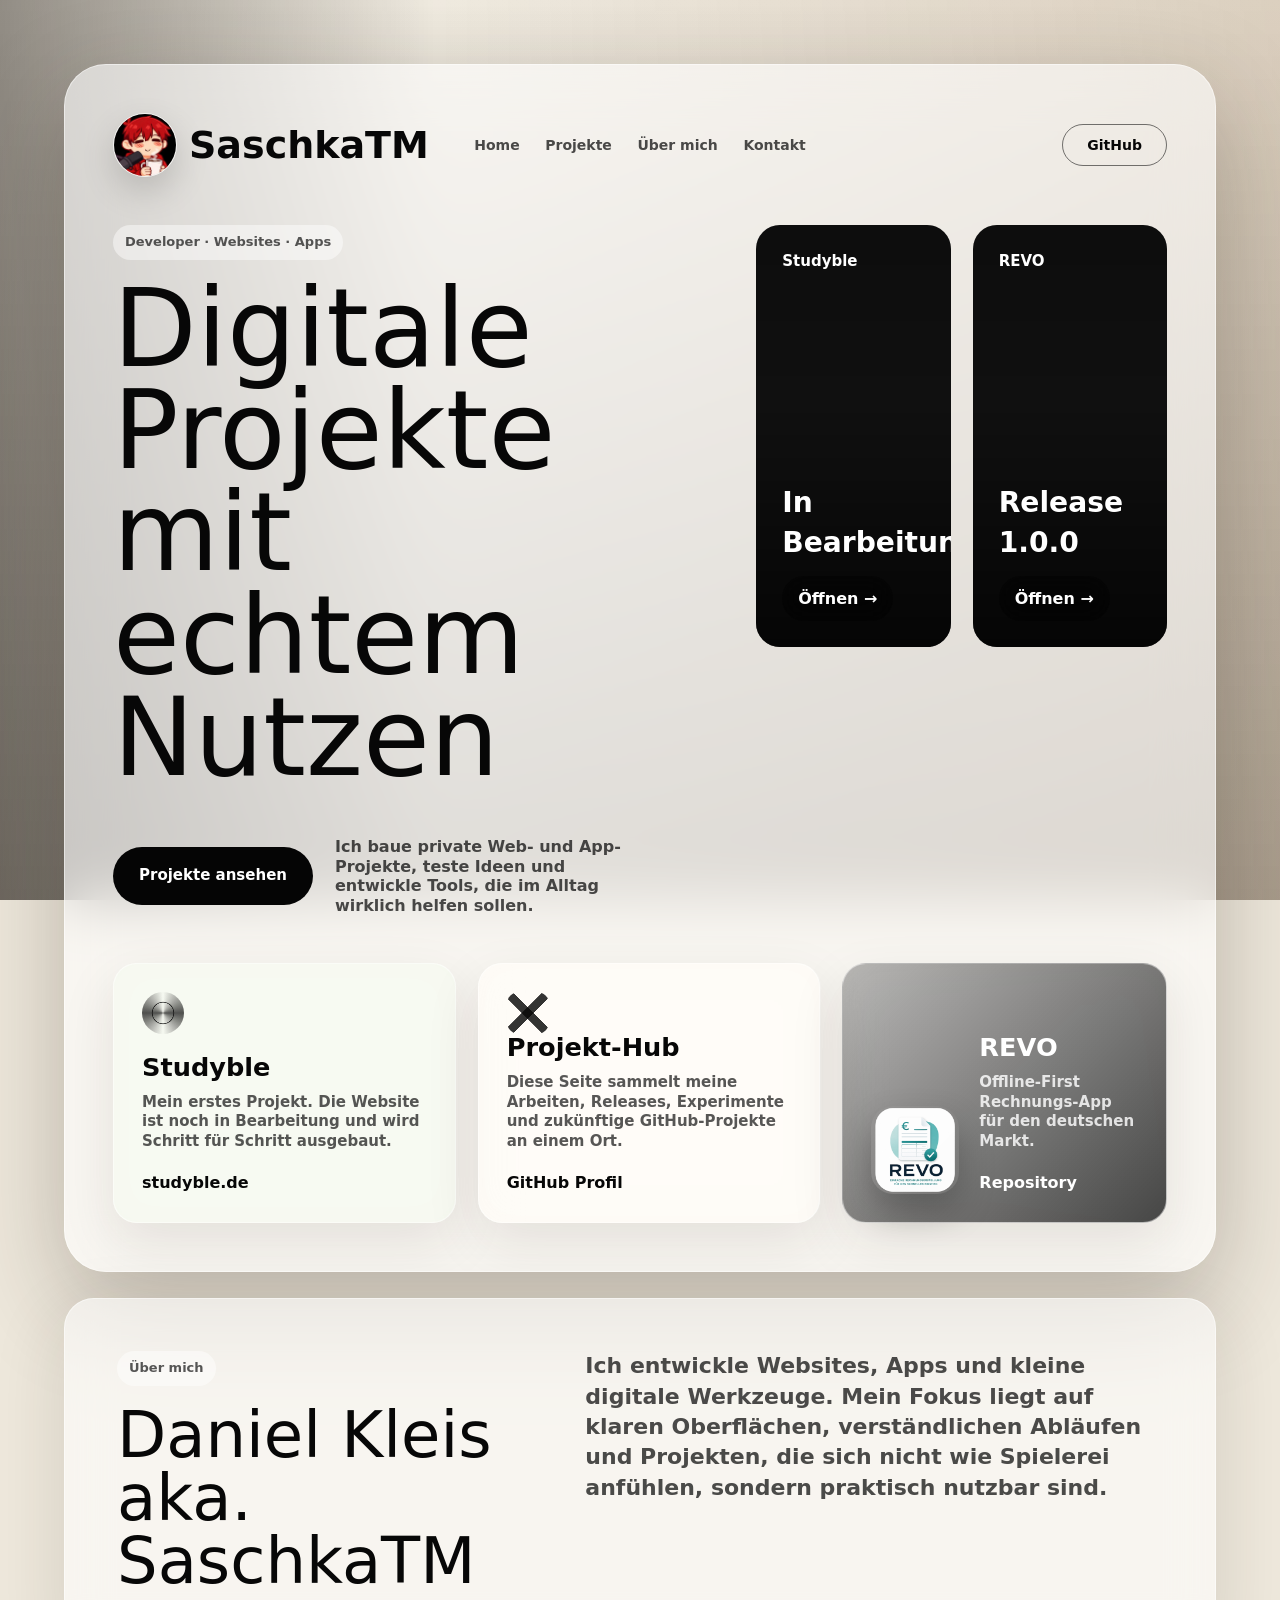
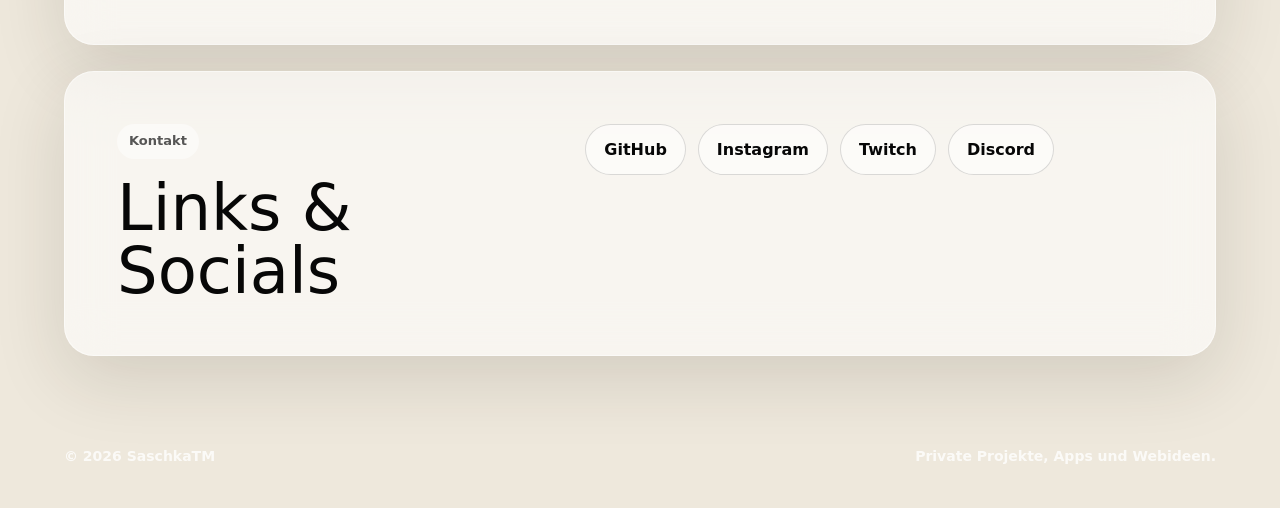
==== commit b64c4a61: "Use GitHub avatar in portfolio header" ====
--- a/index.html
+++ b/index.html
@@ -16,10 +16,9 @@
       <section class="glass-stage" aria-labelledby="hero-title">
         <header class="site-header">
           <a class="brand" href="#top" aria-label="SaschkaTM Startseite">
-            <span class="brand-symbol" aria-hidden="true"></span>
+            <img class="brand-avatar" src="assets/github-profile-logo.jpg" alt="" aria-hidden="true" />
             <span class="brand-text">
-              <strong>SASCHKA</strong>
-              <span>PROJECTS</span>
+              <strong>SaschkaTM</strong>
             </span>
           </a>
 
--- a/styles.css
+++ b/styles.css
@@ -96,52 +96,30 @@
   min-width: 0;
   display: inline-flex;
   align-items: center;
-  gap: 14px;
-}
-
-.brand-symbol {
-  width: 110px;
-  height: 44px;
-  position: relative;
+  gap: 12px;
+}
+
+.brand-avatar {
+  width: clamp(48px, 6vw, 64px);
+  height: clamp(48px, 6vw, 64px);
   flex: 0 0 auto;
-}
-
-.brand-symbol::before,
-.brand-symbol::after {
-  content: "";
-  position: absolute;
-  left: 5px;
-  right: 5px;
-  border-top: 2px solid rgba(77, 164, 226, 0.75);
   border-radius: 50%;
-}
-
-.brand-symbol::before {
-  top: 6px;
-  height: 36px;
-}
-
-.brand-symbol::after {
-  top: 20px;
-  height: 18px;
+  object-fit: cover;
+  border: 1px solid rgba(255, 255, 255, 0.66);
+  box-shadow:
+    0 14px 34px rgba(0, 0, 0, 0.16),
+    inset 0 0 0 1px rgba(255, 255, 255, 0.3);
 }
 
 .brand-text {
   display: grid;
-  gap: 2px;
-  letter-spacing: 0.2em;
+  letter-spacing: 0;
 }
 
 .brand-text strong {
-  font-size: clamp(24px, 3vw, 40px);
-  line-height: 0.9;
-  font-weight: 600;
-}
-
-.brand-text span {
-  font-size: clamp(10px, 1.2vw, 16px);
-  color: rgba(7, 7, 7, 0.7);
-  letter-spacing: 0.28em;
+  font-size: clamp(24px, 3vw, 38px);
+  line-height: 1;
+  font-weight: 720;
 }
 
 .top-nav {
@@ -516,7 +494,6 @@
     background: var(--panel);
   }
 
-  .brand-text span,
   .top-nav,
   .hero-bottom p,
   .strip-card p,
@@ -594,10 +571,6 @@
 
   .site-header {
     grid-template-columns: 1fr;
-  }
-
-  .brand-symbol {
-    width: 82px;
   }
 
   .nav-button {
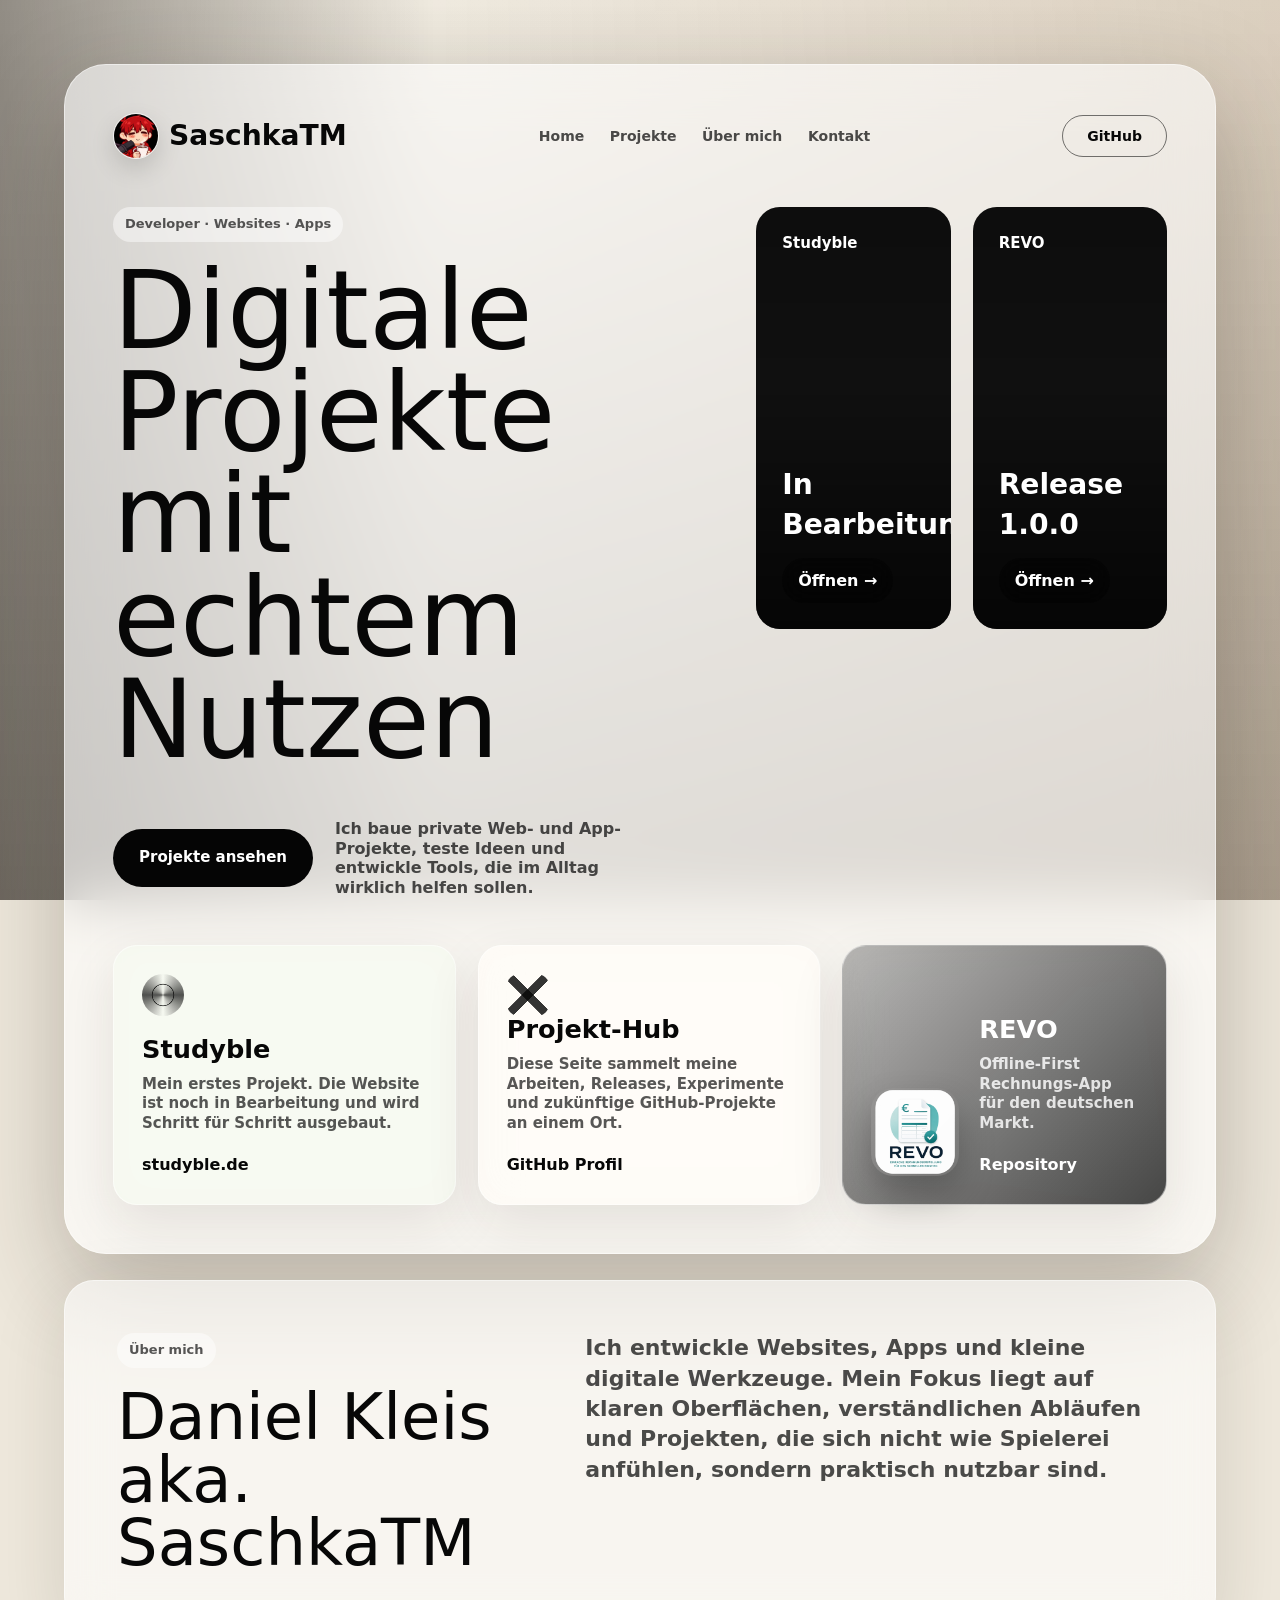
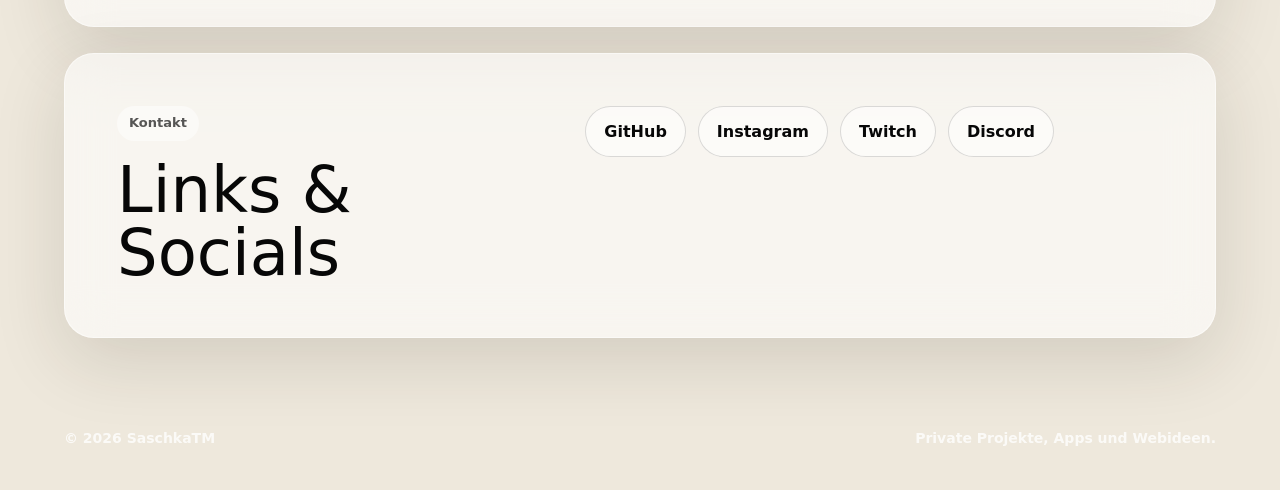
==== commit b779f7d5: "Switch portfolio domain to page subdomain" ====
--- a/index.html
+++ b/index.html
@@ -9,6 +9,7 @@
     />
     <meta name="theme-color" content="#0F172A" />
     <title>SaschkaTM | Projekte</title>
+    <link rel="canonical" href="https://page.saschaskaskaden.de/" />
     <link rel="stylesheet" href="styles.css" />
   </head>
   <body>
--- a/styles.css
+++ b/styles.css
@@ -72,6 +72,7 @@
 }
 
 .glass-stage {
+  min-width: 0;
   min-height: calc(100vh - clamp(28px, 10vw, 128px));
   display: grid;
   grid-template-rows: auto 1fr auto;
@@ -87,27 +88,27 @@
 
 .site-header {
   display: grid;
-  grid-template-columns: minmax(190px, 1fr) auto minmax(110px, 1fr);
-  align-items: center;
-  gap: 18px;
+  grid-template-columns: auto minmax(0, 1fr) auto;
+  align-items: center;
+  gap: 14px 22px;
 }
 
 .brand {
   min-width: 0;
   display: inline-flex;
   align-items: center;
-  gap: 12px;
+  gap: 10px;
 }
 
 .brand-avatar {
-  width: clamp(48px, 6vw, 64px);
-  height: clamp(48px, 6vw, 64px);
+  width: clamp(38px, 4vw, 46px);
+  height: clamp(38px, 4vw, 46px);
   flex: 0 0 auto;
-  border-radius: 50%;
+  border-radius: 999px;
   object-fit: cover;
   border: 1px solid rgba(255, 255, 255, 0.66);
   box-shadow:
-    0 14px 34px rgba(0, 0, 0, 0.16),
+    0 10px 24px rgba(0, 0, 0, 0.14),
     inset 0 0 0 1px rgba(255, 255, 255, 0.3);
 }
 
@@ -117,17 +118,20 @@
 }
 
 .brand-text strong {
-  font-size: clamp(24px, 3vw, 38px);
+  font-size: clamp(21px, 2.2vw, 30px);
   line-height: 1;
   font-weight: 720;
+  white-space: nowrap;
 }
 
 .top-nav {
+  min-width: 0;
   display: flex;
   align-items: center;
   justify-content: center;
-  gap: clamp(10px, 2vw, 30px);
-  padding: 8px;
+  flex-wrap: wrap;
+  gap: 8px clamp(12px, 2vw, 28px);
+  padding: 6px 8px;
   color: rgba(7, 7, 7, 0.72);
   font-size: 14px;
   font-weight: 650;
@@ -173,6 +177,7 @@
 }
 
 .hero-layout {
+  min-width: 0;
   display: grid;
   grid-template-columns: minmax(0, 1.1fr) minmax(310px, 0.78fr);
   gap: clamp(28px, 5vw, 72px);
@@ -180,6 +185,7 @@
 }
 
 .hero-copy {
+  min-width: 0;
   align-self: end;
   max-width: 760px;
 }
@@ -210,9 +216,11 @@
   line-height: 0.94;
   font-weight: 500;
   letter-spacing: 0;
+  overflow-wrap: break-word;
 }
 
 .hero-bottom {
+  min-width: 0;
   display: flex;
   align-items: center;
   gap: 22px;
@@ -527,24 +535,31 @@
   }
 }
 
-@media (max-width: 980px) {
-  body {
-    background-attachment: scroll;
-  }
-
-  .glass-stage {
-    min-height: auto;
-  }
-
+@media (max-width: 1120px) {
   .site-header {
-    grid-template-columns: 1fr auto;
+    grid-template-columns: minmax(0, 1fr) auto;
   }
 
   .top-nav {
     grid-column: 1 / -1;
     justify-content: flex-start;
     overflow-x: auto;
-    padding: 8px 0 2px;
+    padding: 4px 0 2px;
+    scrollbar-width: none;
+  }
+
+  .top-nav::-webkit-scrollbar {
+    display: none;
+  }
+}
+
+@media (max-width: 980px) {
+  body {
+    background-attachment: scroll;
+  }
+
+  .glass-stage {
+    min-height: auto;
   }
 
   .hero-layout,
@@ -570,11 +585,29 @@
   }
 
   .site-header {
-    grid-template-columns: 1fr;
+    grid-template-columns: minmax(0, 1fr) auto;
+    gap: 12px;
+  }
+
+  .brand-avatar {
+    width: 36px;
+    height: 36px;
+  }
+
+  .brand-text strong {
+    font-size: 22px;
   }
 
   .nav-button {
+    grid-column: 1 / -1;
     justify-self: start;
+    min-height: 38px;
+    padding: 9px 16px;
+  }
+
+  h1 {
+    font-size: clamp(39px, 12.5vw, 48px);
+    line-height: 1;
   }
 
   .hero-bottom {
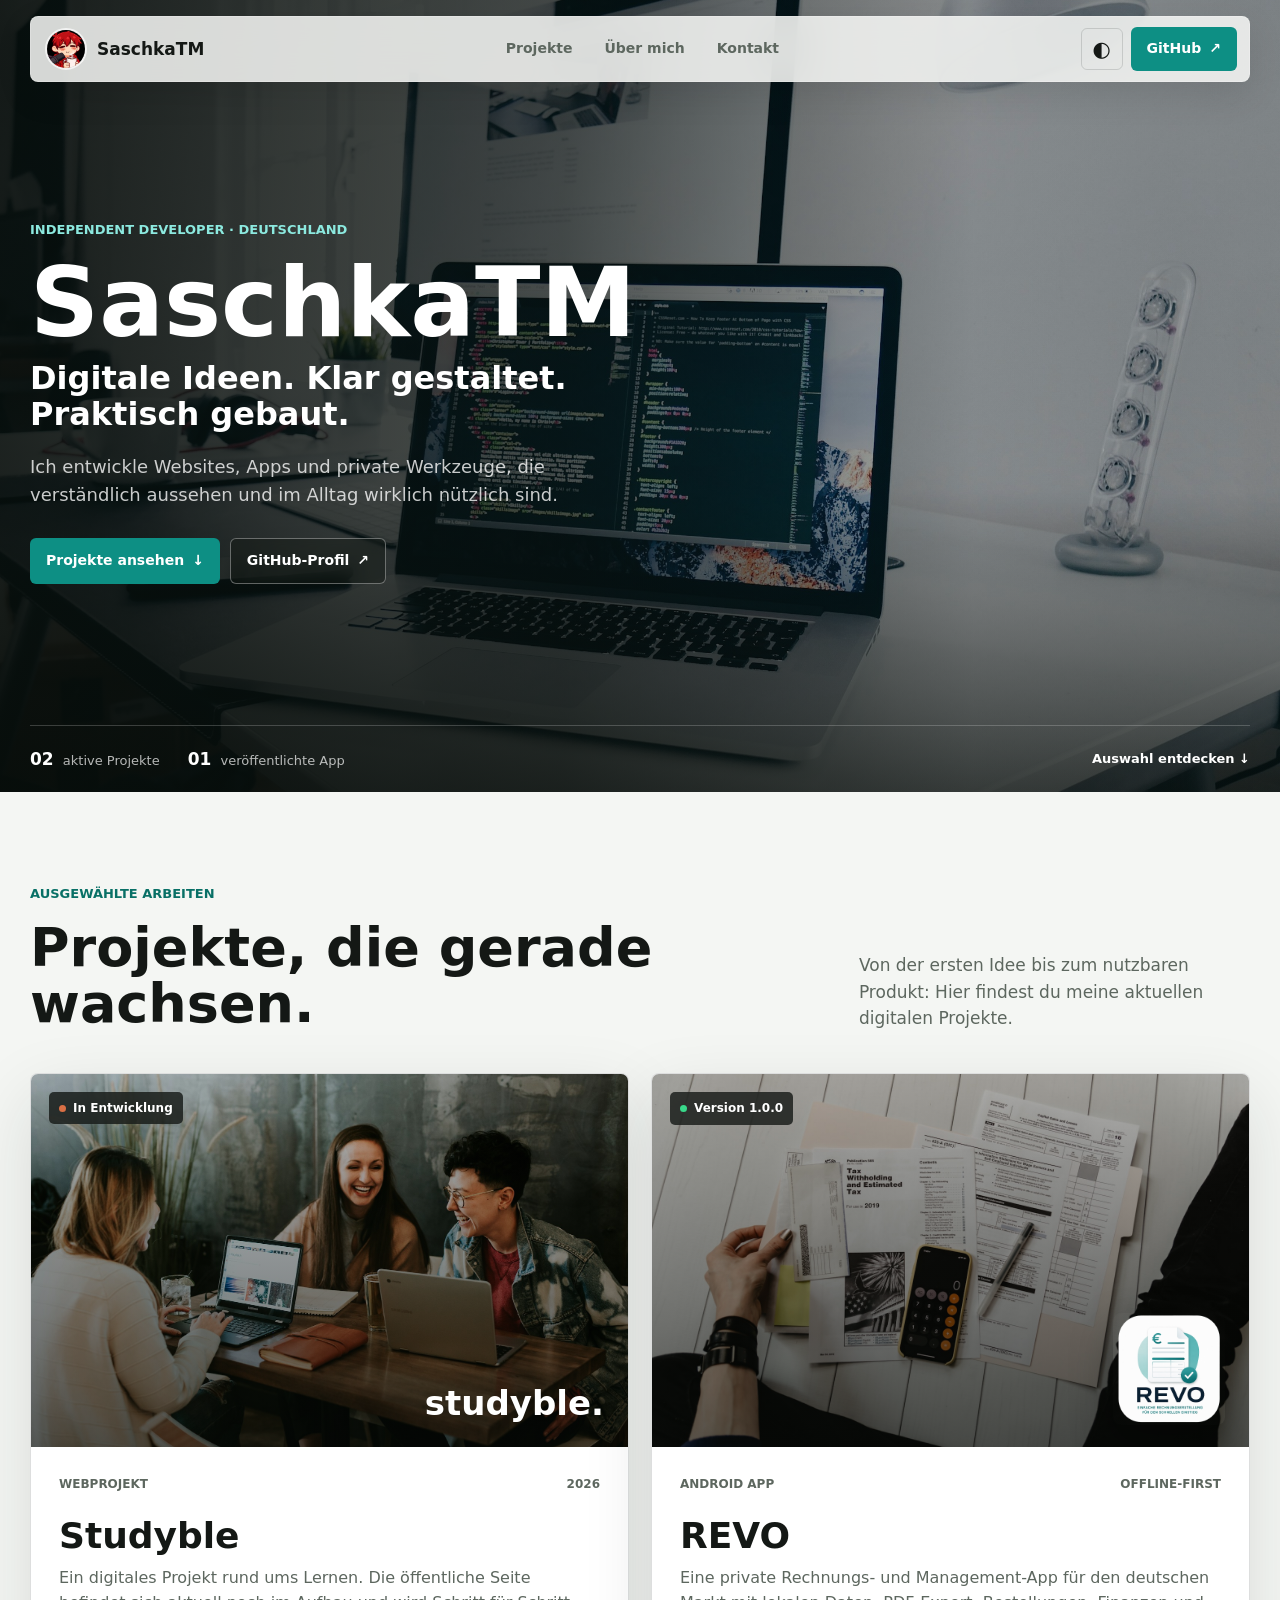
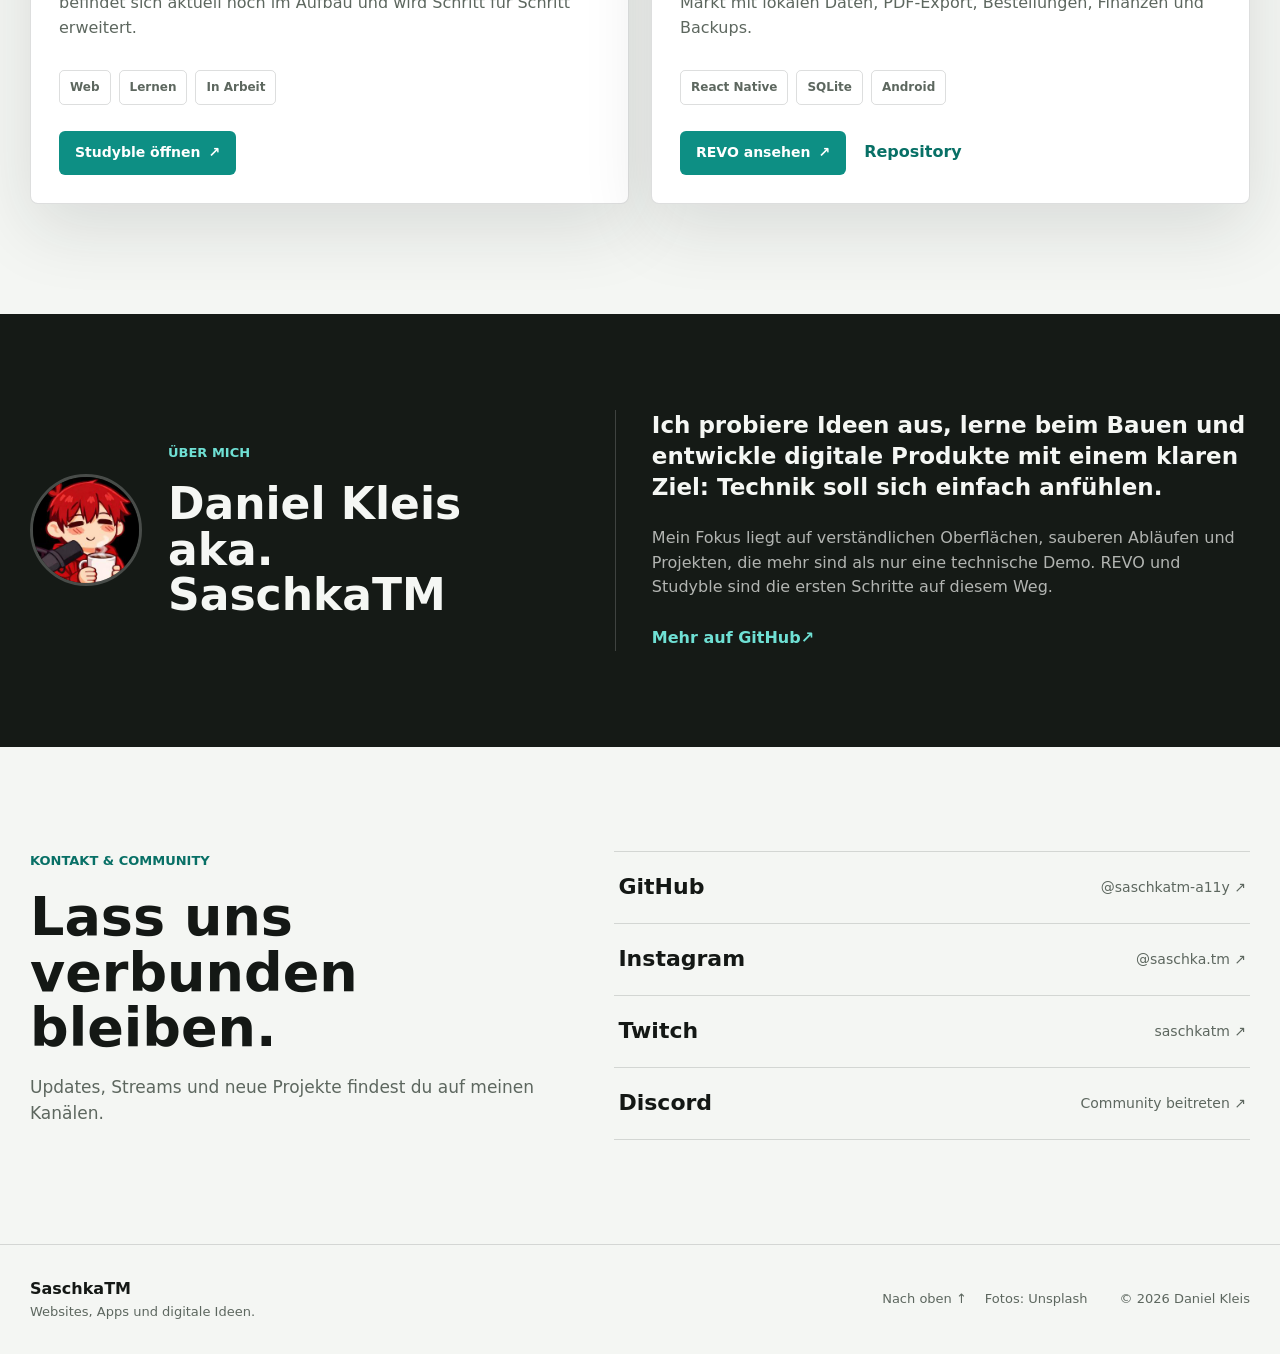
==== commit 14c231b1: "Redesign SaschkaTM portfolio" ====
--- a/index.html
+++ b/index.html
@@ -3,126 +3,20 @@
   <head>
     <meta charset="utf-8" />
     <meta name="viewport" content="width=device-width, initial-scale=1" />
+    <meta http-equiv="refresh" content="0; url=/defaultsite/" />
     <meta
       name="description"
       content="Projektseite von Daniel Kleis aka. SaschkaTM mit Studyble, REVO und weiteren digitalen Projekten."
     />
-    <meta name="theme-color" content="#0F172A" />
-    <title>SaschkaTM | Projekte</title>
-    <link rel="canonical" href="https://page.saschaskaskaden.de/" />
-    <link rel="stylesheet" href="styles.css" />
+    <meta name="theme-color" content="#121513" />
+    <title>SaschkaTM | Digitale Projekte</title>
+    <link rel="canonical" href="https://page.saschaskaskaden.de/defaultsite/" />
+    <script>
+      window.location.replace("/defaultsite/");
+    </script>
   </head>
   <body>
-    <main id="top" class="page-shell">
-      <section class="glass-stage" aria-labelledby="hero-title">
-        <header class="site-header">
-          <a class="brand" href="#top" aria-label="SaschkaTM Startseite">
-            <img class="brand-avatar" src="assets/github-profile-logo.jpg" alt="" aria-hidden="true" />
-            <span class="brand-text">
-              <strong>SaschkaTM</strong>
-            </span>
-          </a>
-
-          <nav class="top-nav" aria-label="Navigation">
-            <a href="#top">Home</a>
-            <a href="#projects">Projekte</a>
-            <a href="#about">Über mich</a>
-            <a href="#contact">Kontakt</a>
-          </nav>
-
-          <a class="nav-button" href="https://github.com/saschkatm-a11y" rel="noreferrer">GitHub</a>
-        </header>
-
-        <div class="hero-layout">
-          <div class="hero-copy">
-            <span class="eyebrow">Developer · Websites · Apps</span>
-            <h1 id="hero-title">Digitale Projekte mit echtem Nutzen</h1>
-            <div class="hero-bottom">
-              <a class="primary-action" href="#projects">Projekte ansehen</a>
-              <p>
-                Ich baue private Web- und App-Projekte, teste Ideen und entwickle Tools, die im Alltag wirklich helfen
-                sollen.
-              </p>
-            </div>
-          </div>
-
-          <div class="hero-projects" aria-label="Ausgewählte Projekte">
-            <article class="portrait-card studyble-card">
-              <span>Studyble</span>
-              <div class="portrait-content">
-                <strong>In Bearbeitung</strong>
-                <a href="https://studyble.de/" rel="noreferrer">Öffnen →</a>
-              </div>
-            </article>
-
-            <article class="portrait-card revo-card">
-              <span>REVO</span>
-              <div class="portrait-content">
-                <strong>Release 1.0.0</strong>
-                <a href="https://revo.saschaskaskaden.de" rel="noreferrer">Öffnen →</a>
-              </div>
-            </article>
-          </div>
-        </div>
-
-        <div id="projects" class="project-strip" aria-label="Projektliste">
-          <article class="strip-card muted-card">
-            <span class="line-icon" aria-hidden="true"></span>
-            <h2>Studyble</h2>
-            <p>
-              Mein erstes Projekt. Die Website ist noch in Bearbeitung und wird Schritt für Schritt ausgebaut.
-            </p>
-            <a href="https://studyble.de/" rel="noreferrer">studyble.de</a>
-          </article>
-
-          <article class="strip-card bright-card">
-            <span class="line-icon code-icon" aria-hidden="true"></span>
-            <h2>Projekt-Hub</h2>
-            <p>
-              Diese Seite sammelt meine Arbeiten, Releases, Experimente und zukünftige GitHub-Projekte an einem Ort.
-            </p>
-            <a href="https://github.com/saschkatm-a11y" rel="noreferrer">GitHub Profil</a>
-          </article>
-
-          <article class="strip-card image-card">
-            <img src="assets/revo-app-icon.png" alt="REVO App Icon" />
-            <div>
-              <h2>REVO</h2>
-              <p>Offline-First Rechnungs-App für den deutschen Markt.</p>
-              <a href="https://github.com/saschkatm-a11y/REVO" rel="noreferrer">Repository</a>
-            </div>
-          </article>
-        </div>
-      </section>
-
-      <section id="about" class="content-section">
-        <div>
-          <span class="eyebrow">Über mich</span>
-          <h2>Daniel Kleis aka. SaschkaTM</h2>
-        </div>
-        <p>
-          Ich entwickle Websites, Apps und kleine digitale Werkzeuge. Mein Fokus liegt auf klaren Oberflächen,
-          verständlichen Abläufen und Projekten, die sich nicht wie Spielerei anfühlen, sondern praktisch nutzbar sind.
-        </p>
-      </section>
-
-      <section id="contact" class="content-section contact-section">
-        <div>
-          <span class="eyebrow">Kontakt</span>
-          <h2>Links & Socials</h2>
-        </div>
-        <div class="contact-links">
-          <a href="https://github.com/saschkatm-a11y" rel="noreferrer">GitHub</a>
-          <a href="https://www.instagram.com/saschka.tm" rel="noreferrer">Instagram</a>
-          <a href="https://www.twitch.tv/saschkatm" rel="noreferrer">Twitch</a>
-          <a href="https://discord.gg/WaBvY9ezHM" rel="noreferrer">Discord</a>
-        </div>
-      </section>
-    </main>
-
-    <footer class="site-footer">
-      <span>© 2026 SaschkaTM</span>
-      <span>Private Projekte, Apps und Webideen.</span>
-    </footer>
+    <p>Du wirst zur Projektseite weitergeleitet.</p>
+    <p><a href="/defaultsite/">Zur Projektseite</a></p>
   </body>
 </html>
